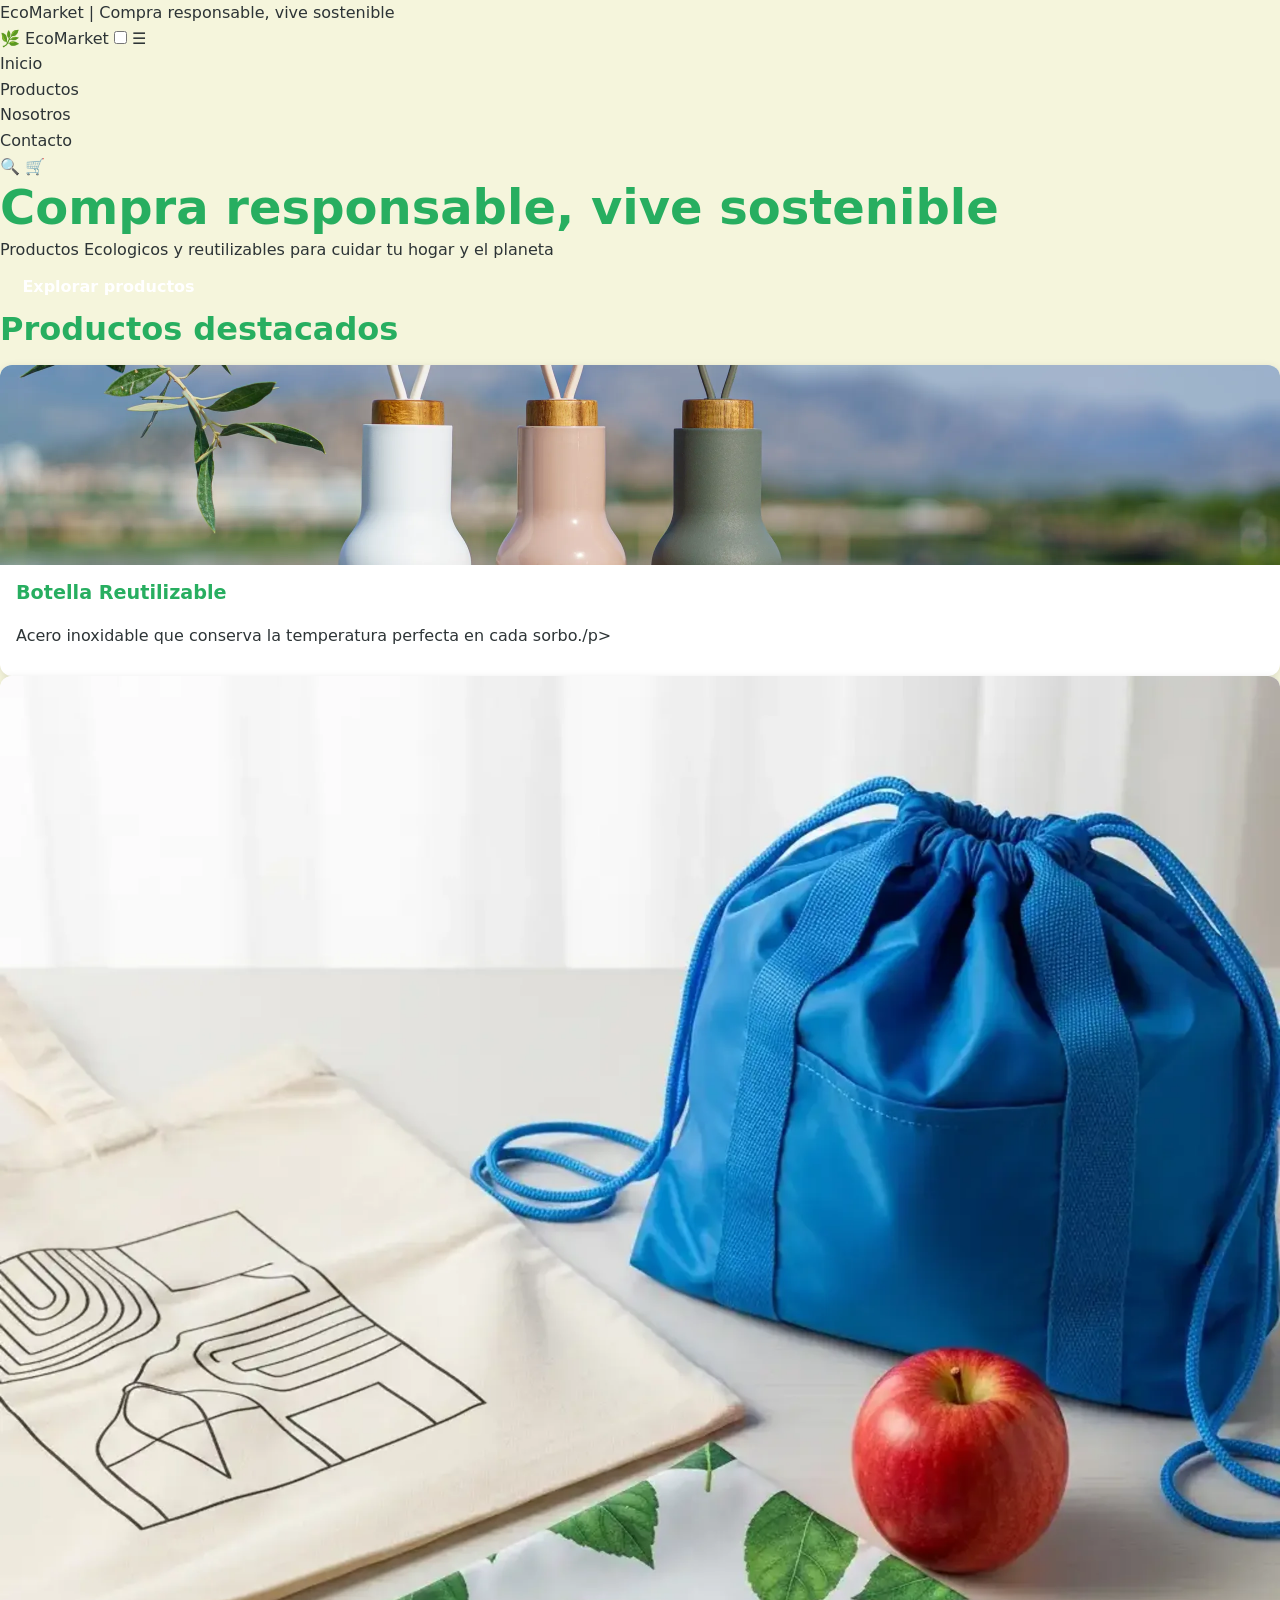
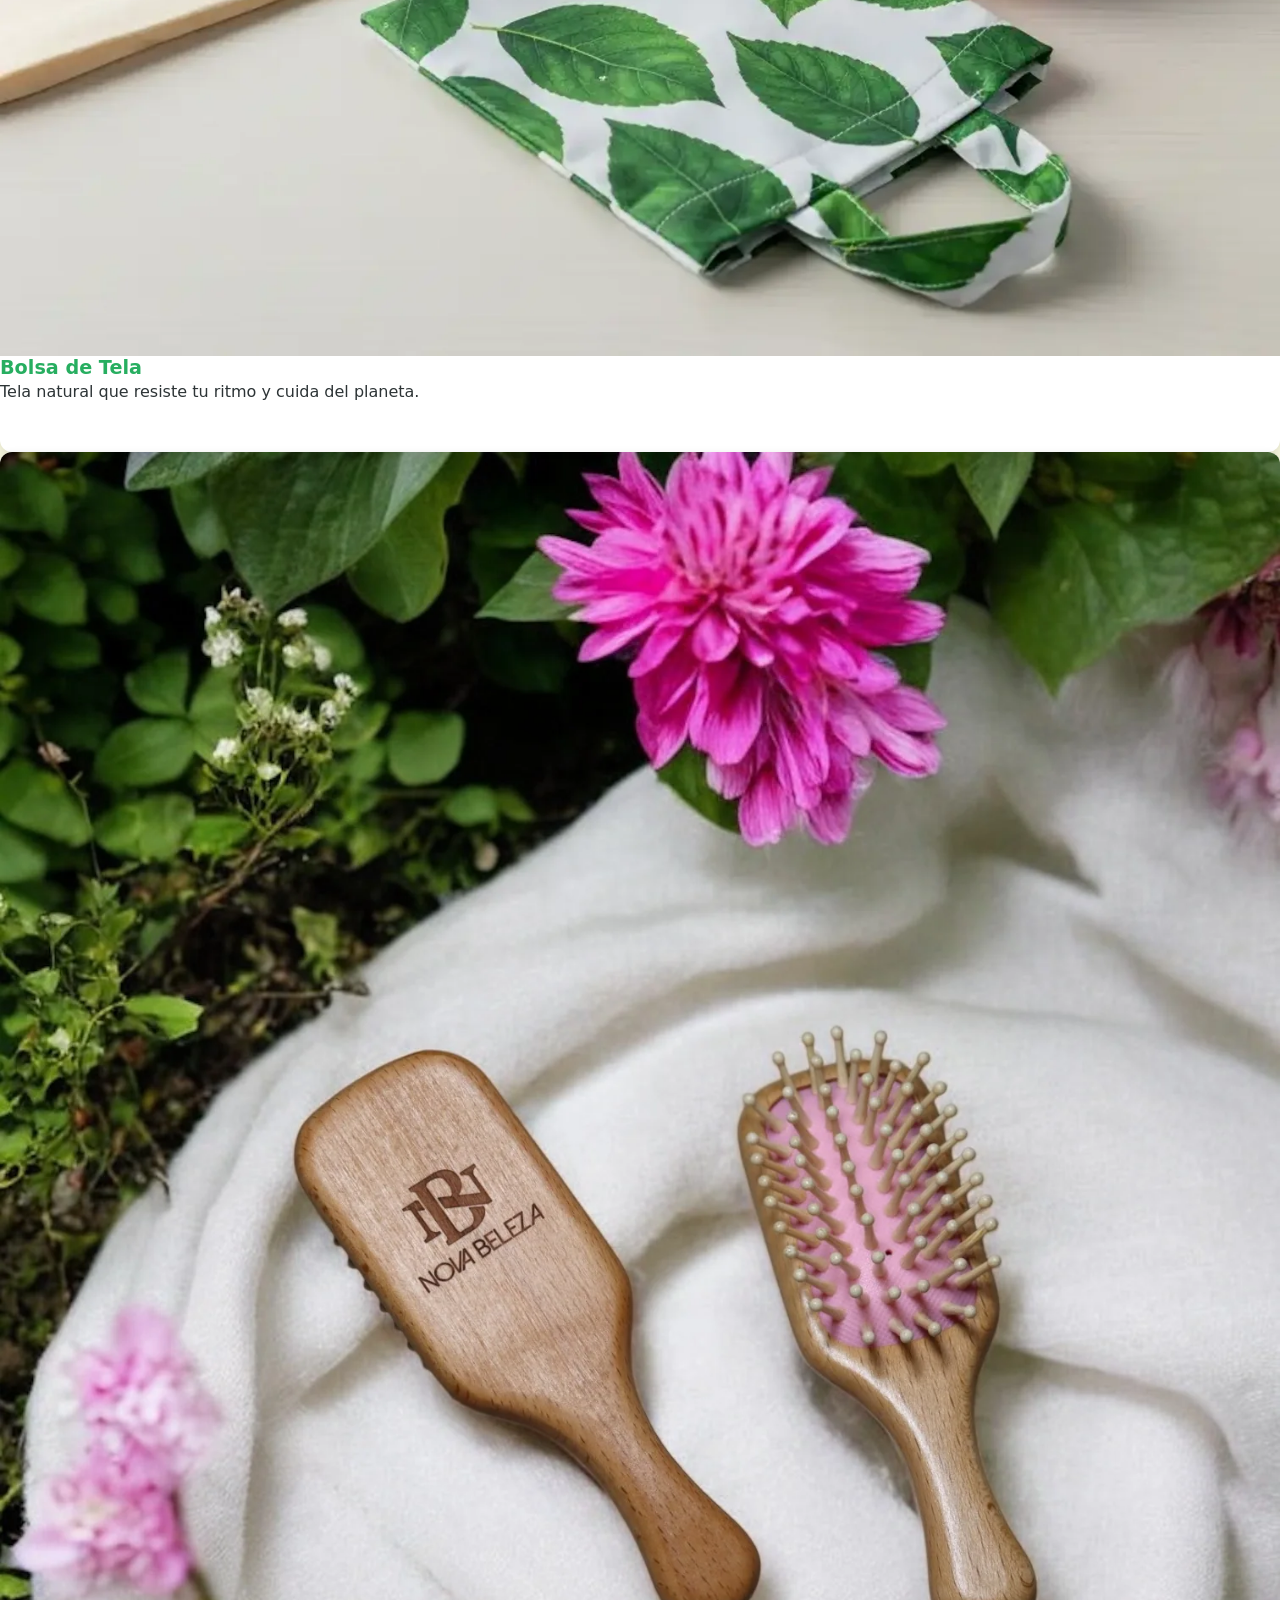
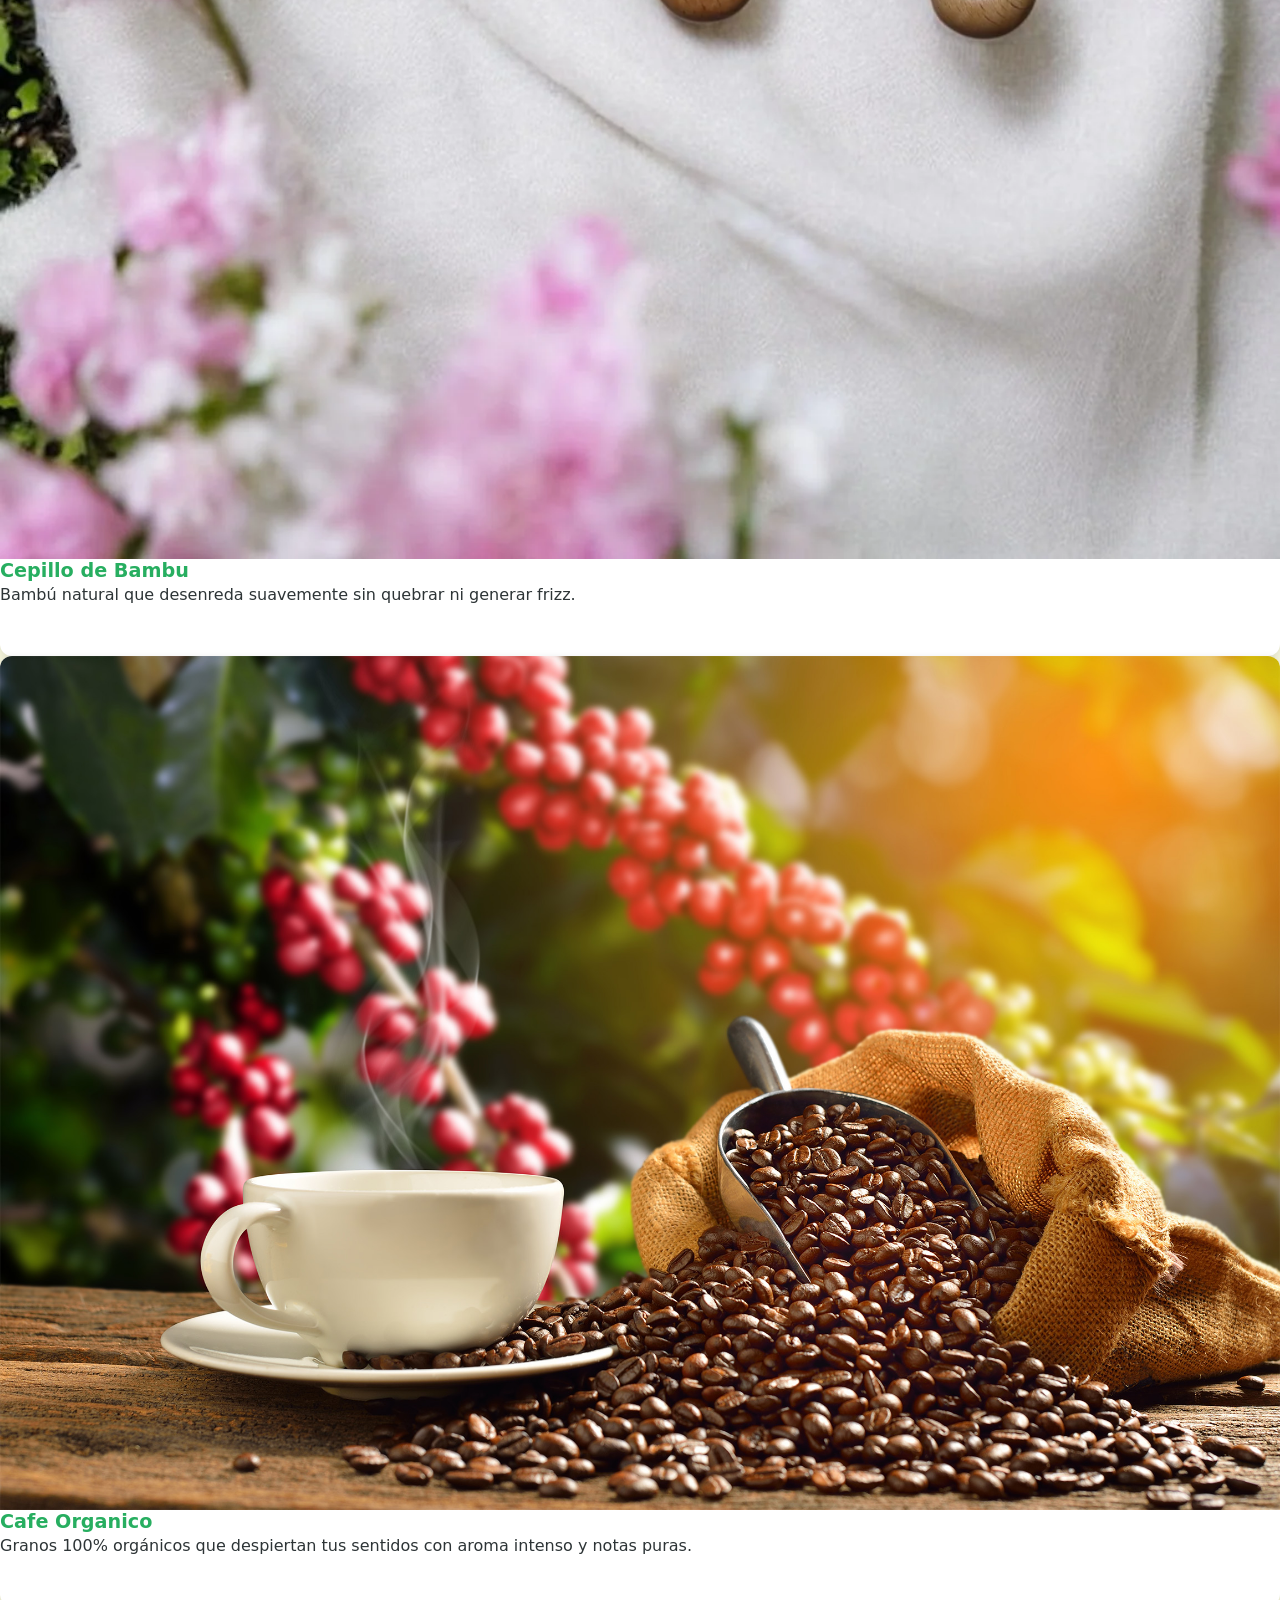
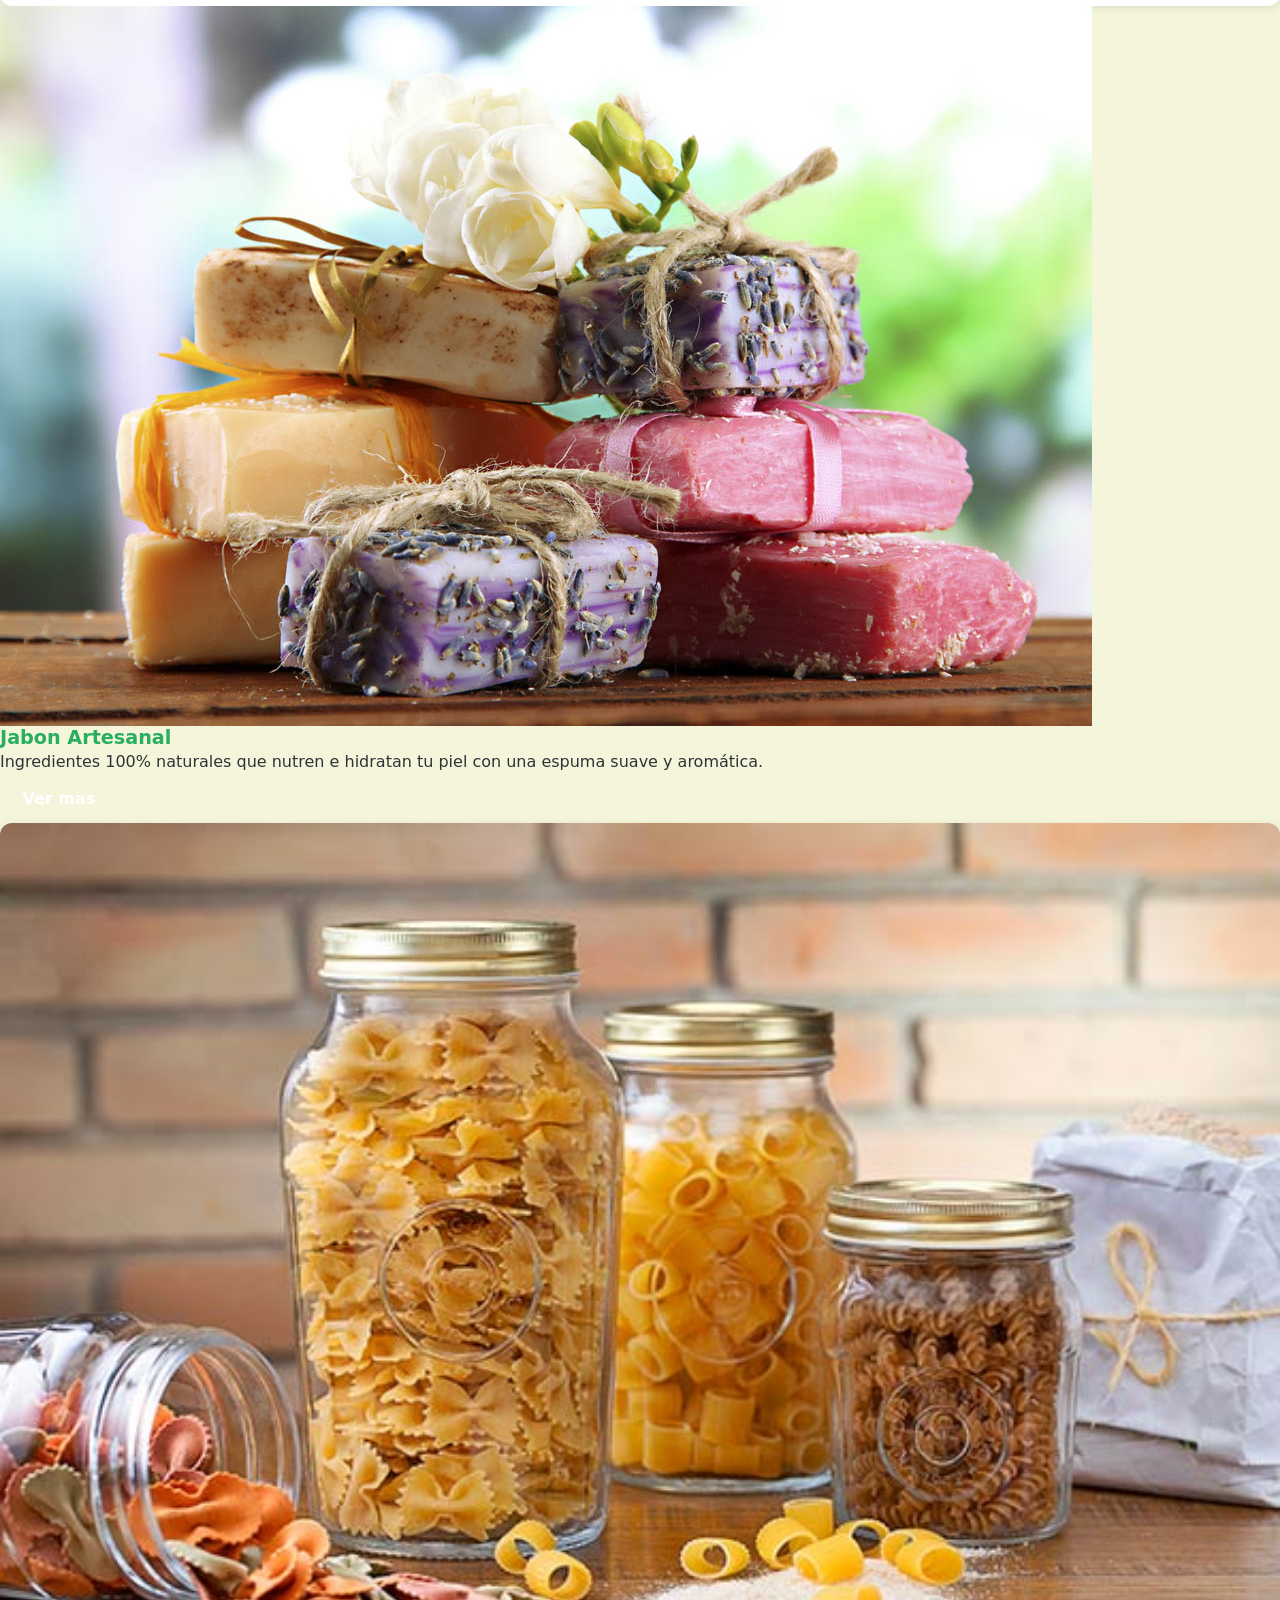
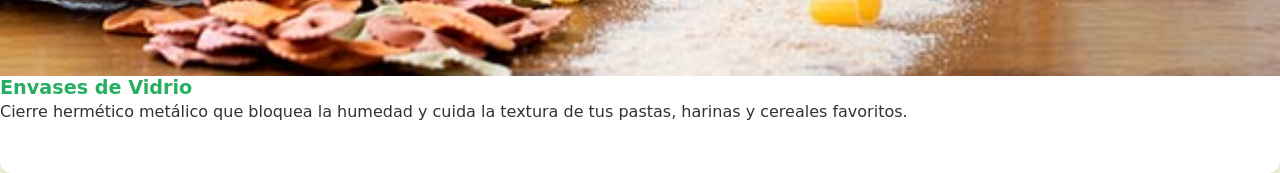
==== index.html @ 187bc13f "feat: :art: Se creo la section de los productos destacados" ====
<!DOCTYPE html>
<html lang="es">
<head>
    <meta charset="UTF-8">
    <meta name="viewport" content="width=device-width, initial-scale=1.0">
    <meta name="description" content="EcoMarket: tienda en línea de productos ecológicos y sustentables."
    <title>EcoMarket | Compra responsable, vive sostenible</title>
    <link rel="stylesheet" href="css/main.css">
    <link rel="stylesheet" href="css/layout.css">
    <link rel="stylesheet" href="css/components.css">
    <link rel="stylesheet" href="css/animations.css">
</head>
<body>
    <header class="header">
        <div class="header__inner">
            <a href="index.html" class="logo"> 🌿 EcoMarket</a>

            <!--Menu movil sin JS: checkbox hack-->
            <input type="checkbox" id="menu-toggle" class="menu-toggle">
            <label for="menu-toggle" class="menu-btn" aria-label="Abrir menu">☰</label>

            <nav class="nav" aria-label="Navegacion Principal">
                <ul>
                    <li><a href="index.html" class="active">Inicio</a></li>
                    <li><a href="views/productos.html">Productos</a></li>
                    <li><a href="views/sobre-nosotros.html">Nosotros</a></li>
                    <li><a href="views/contacto.html">Contacto</a></li>
                </ul>
            </nav>

            <div class="header__acciones">
                <a href="#" aria-label="Buscar">🔍</a>
                <a href="#" aria-label="Carrito">🛒</a>
            </div>
        </div>
    </header>

<main>
    <section class="hero">
        <div class="hero__contenido">
            <h1>Compra responsable, vive sostenible</h1>
            <p>Productos Ecologicos y reutilizables para cuidar tu hogar y el planeta</p>
            <a href="views/productos.html" class="btn">Explorar productos</a>
        </div>
    </section>

    <section class="destacados">
        <h2>Productos destacados</h2>
        <div class="grid-destacados">

            <article class="card card--hover">
                <img class="card__img" src="img/products/producto-1.webp" alt="Botella reutilizable de acero">
                <div class="card__body">
                    <h3>Botella Reutilizable</h3>
                    <p>Acero inoxidable que conserva la temperatura perfecta en cada sorbo./p>
                    <a href="views/productos.html" class="btn">Ver mas</a>
                </div>
            </article>

            <article class="card card--hover">
                <img class="card_img" src="img/products/producto-2.webp" alt="Bolsa de Tela">
                <div class="card_body">
                    <h3>Bolsa de Tela</h3>
                    <p>Tela natural que resiste tu ritmo y cuida del planeta.</p>
                    <a href="views/productos.html" class="btn">Ver mas</a>
                </div>
            </article>

            <article class="card card--hover">
                <img class="card_img" src="img/products/producto-3.webp" alt="Cepillo de Bambu">
                <div class="card_body">
                    <h3>Cepillo de Bambu</h3>
                    <p>Bambú natural que desenreda suavemente sin quebrar ni generar frizz.</p>
                    <a href="views/productos.html" class="btn">Ver mas</a>
                </div>
            </article>

            <article class="card card--hover">
                <img class="card_img" src="img/products/producto-4.jpg" alt="Cafe Organico">
                <div class="card_body">
                    <h3>Cafe  Organico</h3>
                    <p>Granos 100% orgánicos que despiertan tus sentidos con aroma intenso y notas puras.</p>
                    <a href="views/productos.html" class="btn">Ver mas</a>
                </div>
            </article>

            <article class="card--hover">
                <img class="card_img" src="img/products/producto-5.jpg" alt="Jabon Artesanal">
                <div class="card_body">
                    <h3>Jabon Artesanal</h3>
                    <p>Ingredientes 100% naturales que nutren e hidratan tu piel con una espuma suave y aromática.</p>
                    <a href="views/productos.html" class="btn">Ver mas</a>
                </div>
            </article>

            <article class="card card--hover">
                <img class="card_img" src="img/products/producto-6.jpg" alt="Envases de Vidrio">
                <div class="card_body">
                    <h3>Envases de Vidrio</h3>
                    <p>Cierre hermético metálico que bloquea la humedad y cuida la textura de tus pastas, harinas y cereales favoritos.</p>
                    <a href="views/productos.html" class="btn">Ver mas</a>
                </div>
            </article>
    </section>
</main>
</body>
</html>
---- css/main.css ----
/*--Variables--*/

:root {
  --verde-claro: #2ecc71;
  --verde-oscuro: #27ae60;
  --beige: #f5f5dc;
  --texto: #2d3436;
  --blanco: #ffffff;
  --gris: #636e72;
  --rojo: #e74c3c;
  --radio: 12px;
  --sombra: 0 2px 8px rgba(0, 0, 0, 0.1);
  --max-ancho: 1200px;
}

/*--Reset--*/

*, *::before, *::after {
    margin: 0;
    padding: 0;
    box-sizing: border-box;
}

html { scroll-behavior: smooth; }

body {
    font-family: system-ui; -apple-system, "Segoe UI", Roboto, sans-serif;
    font-size: 1rem;
    line-height: 1.6;
    color: var(--texto);
    background: var(--beige);
}

img { max-width: 100%; display: block; }
a { color: inherit; text-decoration: none; }
ul { list-style: none;}

/*-- Tipografia-- */

h1, h2, h3 { line-height: 1.2; color: var(--verde-oscuro); }
h1 { font-size: 2rem; }
h2 { font-size: 1.6rem; margin-bottom: 1rem;}
h3 { font-size: 1.2rem; }

@media (min-width: 1024px) {
    h1 { font-size: 3rem; }
    h2 { font-size: 2rem; }
}
---- css/components.css ----
/*--Botones--*/
.btn {
    display: inline-block;
    padding: 0.7rem 1.4rem;
    background: var(--verder-oscuro);
    color: var(--blanco);
    border: none;
    border-radius: var(--radio);
    font-size: 1rem;
    font-weight: 600;
    cursor: pointer;
    transition: background 0.3s, transform 0.2s;
}

.btn:hover { background: var(--verde-claro); transform: scale(1.03);}

.btn--outline {
    background: transparent;
    color: var(--verder-oscuro);
    border: 2px solid var(--verder-oscuro);
}

.btn--outline:hover { background: var(--verder-oscuro);}

/*--Tarjeta--*/

.card {
    background: var(--blanco);
    border-radius: var(--radio);
    box-shadow: var(--sombra);
    overflow: hidden;
    display: flex;
    flex-direction: column;
}

.card__img { width: 100%; height: 200px; object-fit: cover;}
.card__body { padding: 1rem; display: flex; flex-direction: column; gap: 0.5rem; flex: 1; }
.card__body .btn { margin-top: auto; text-align: center; }
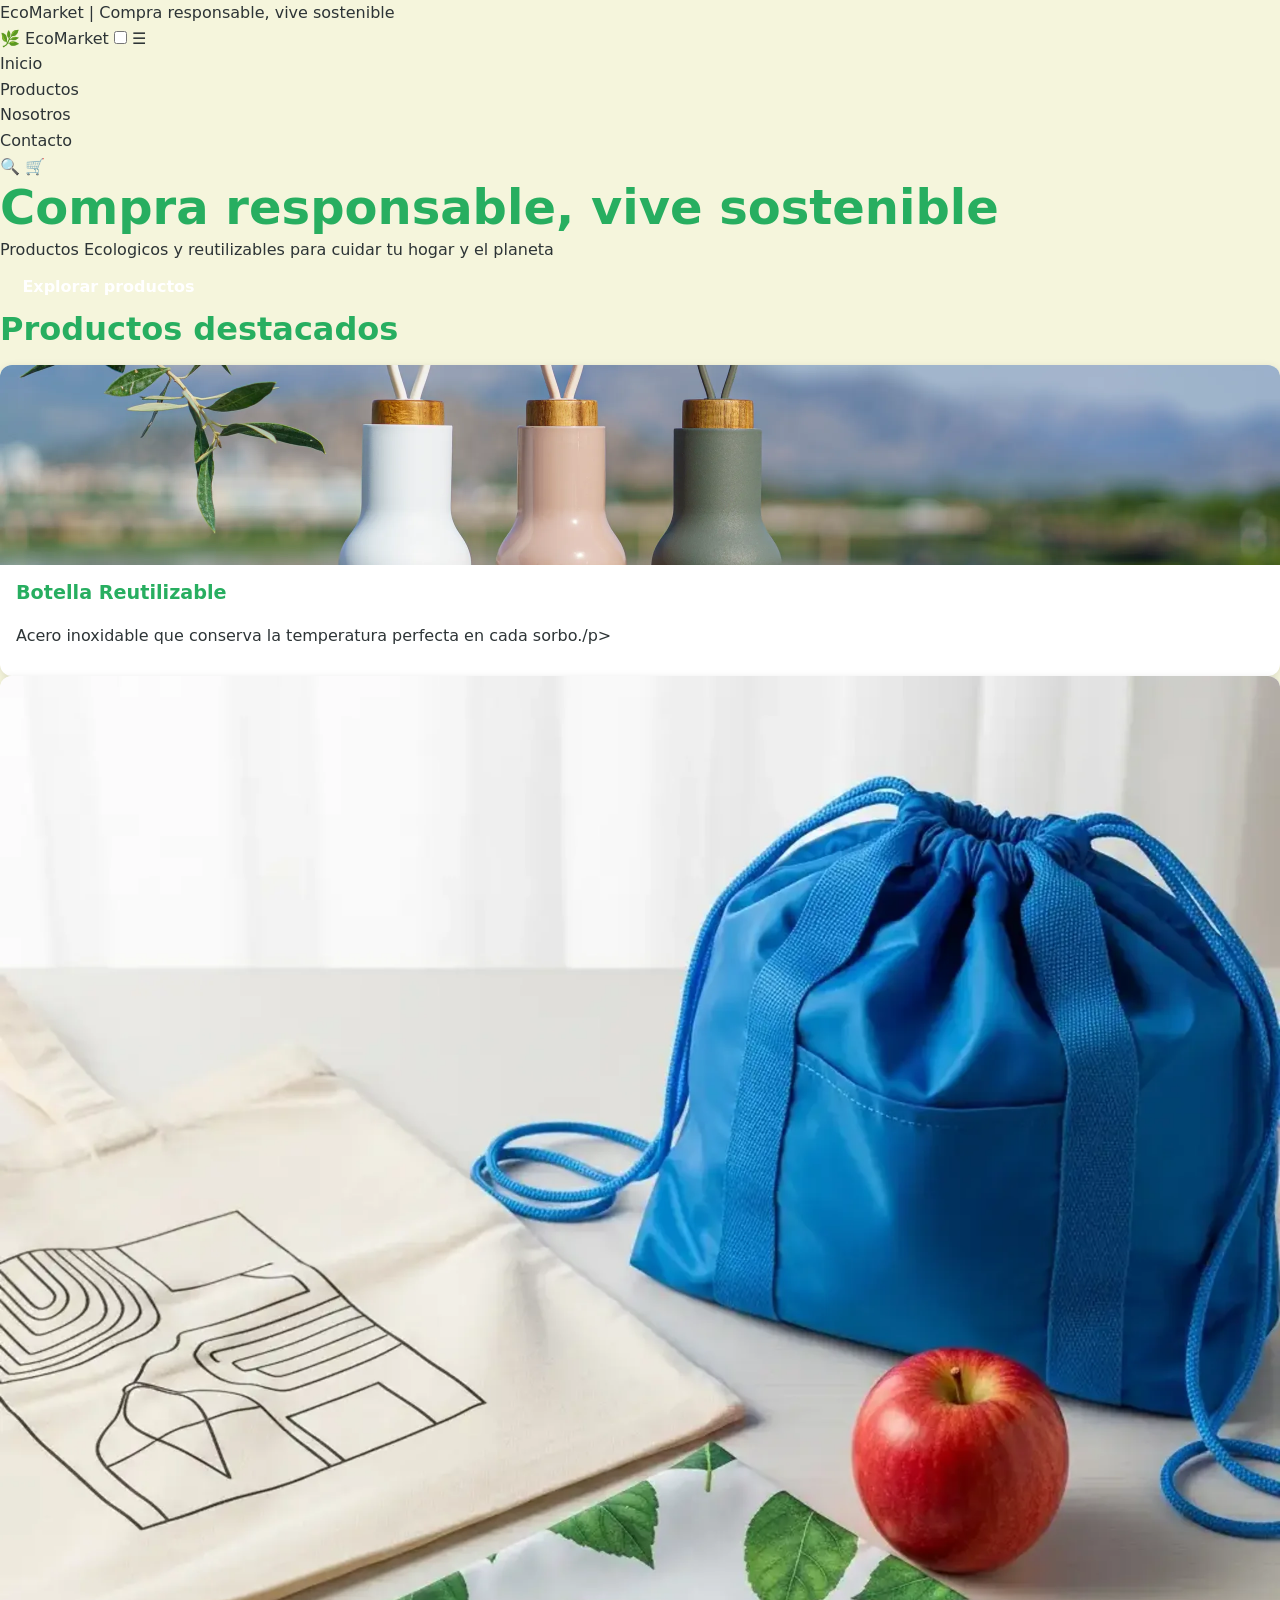
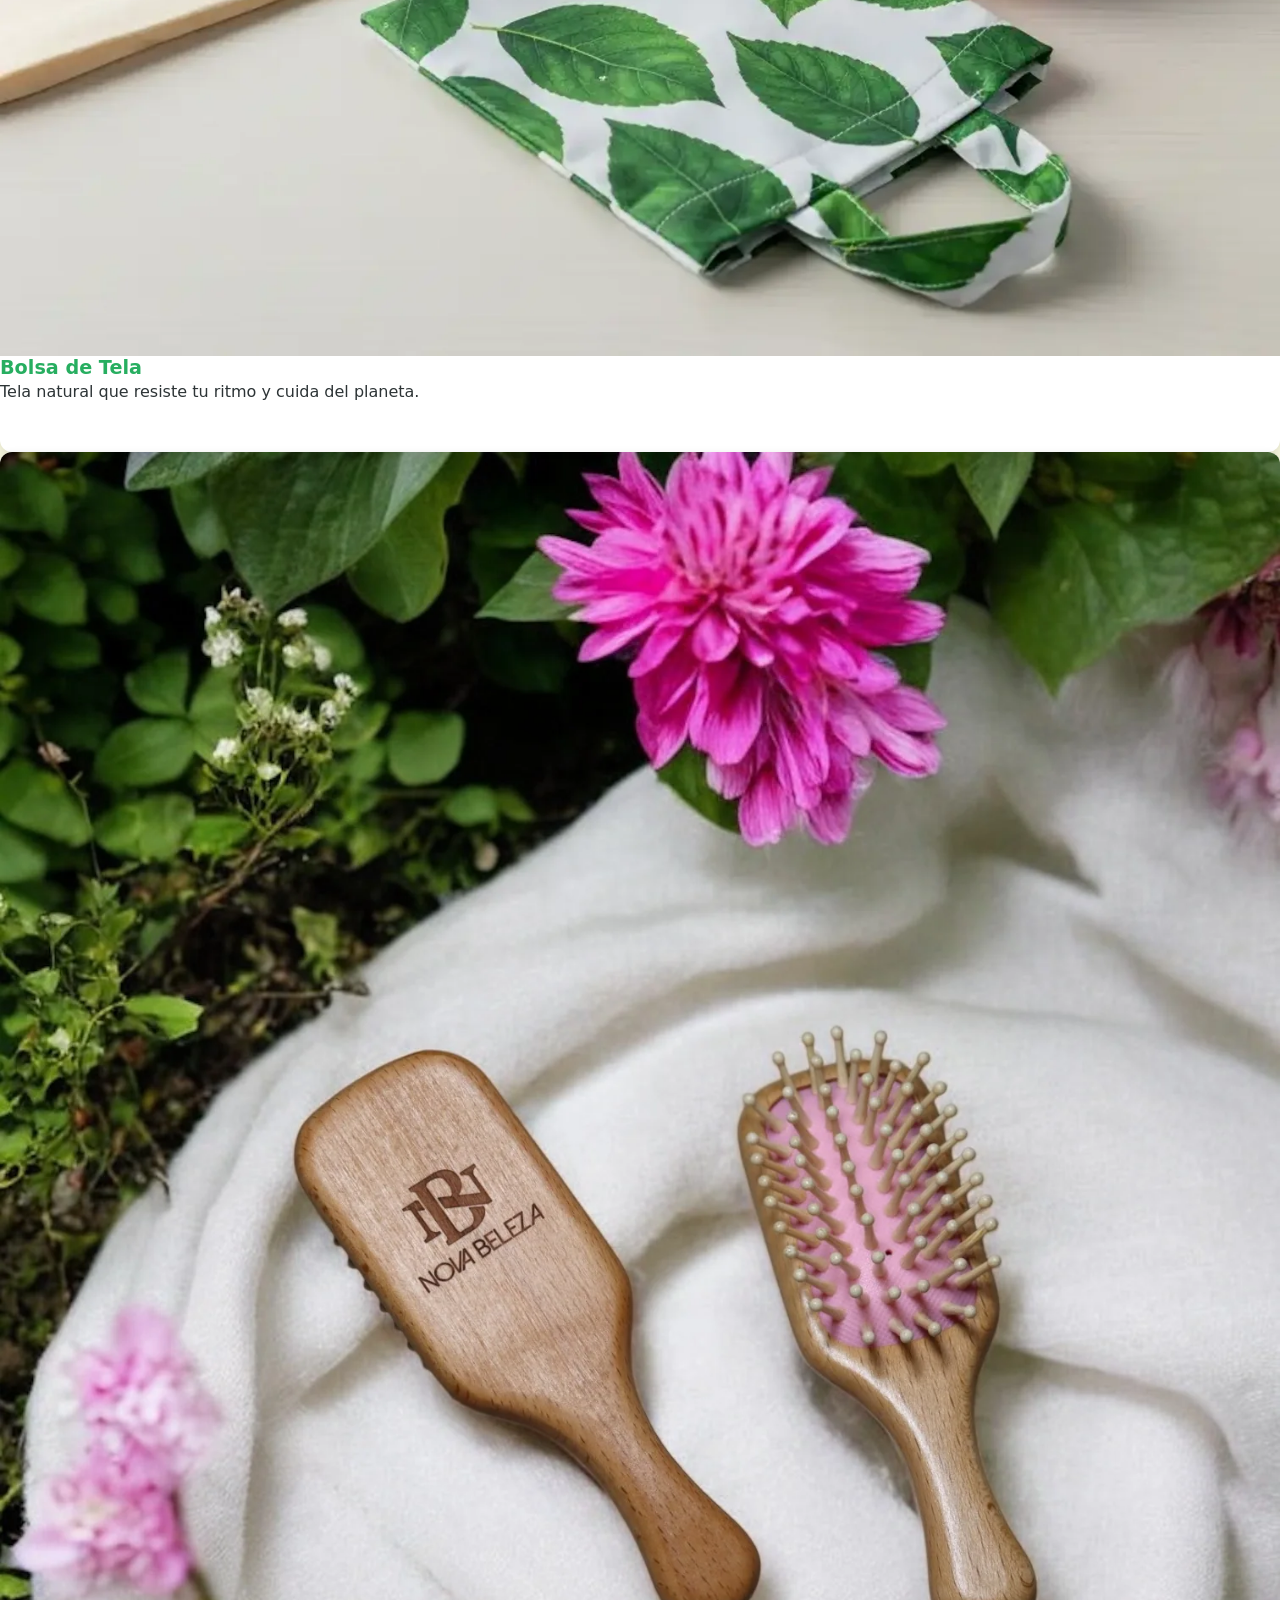
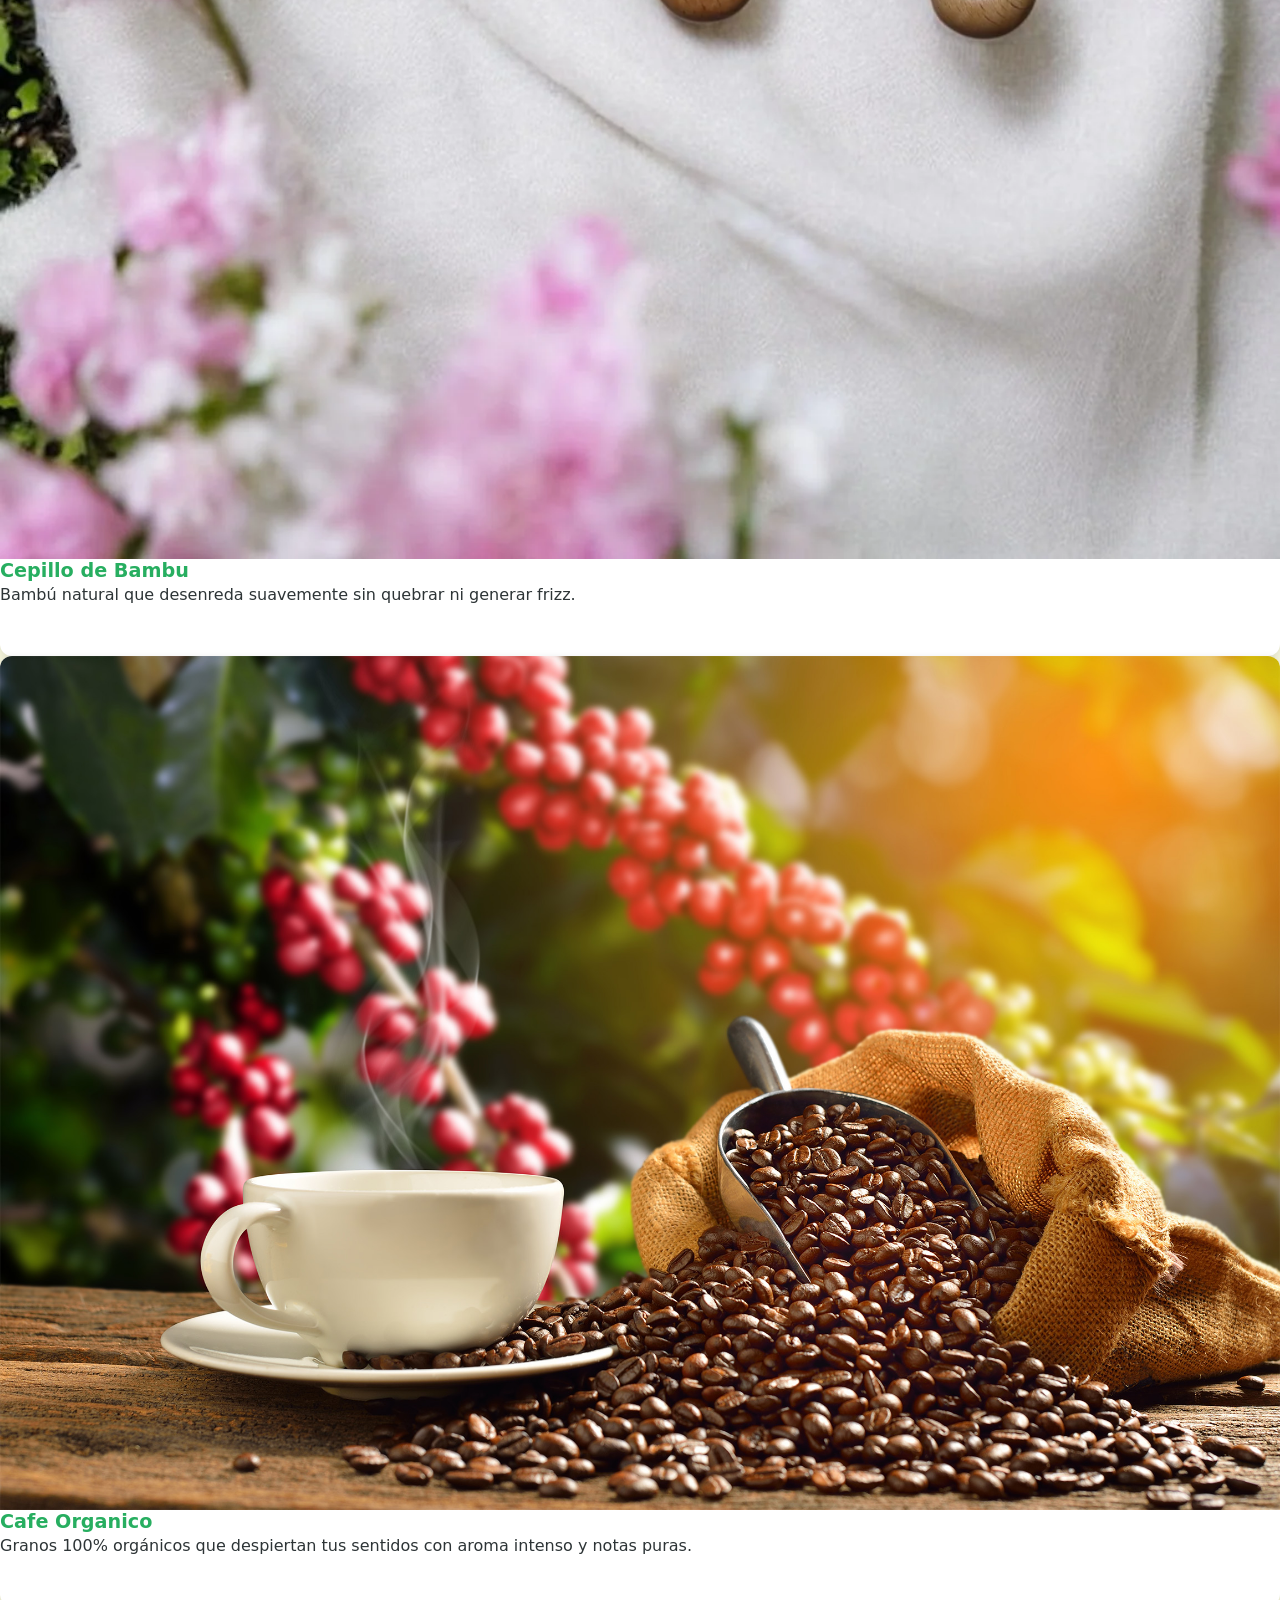
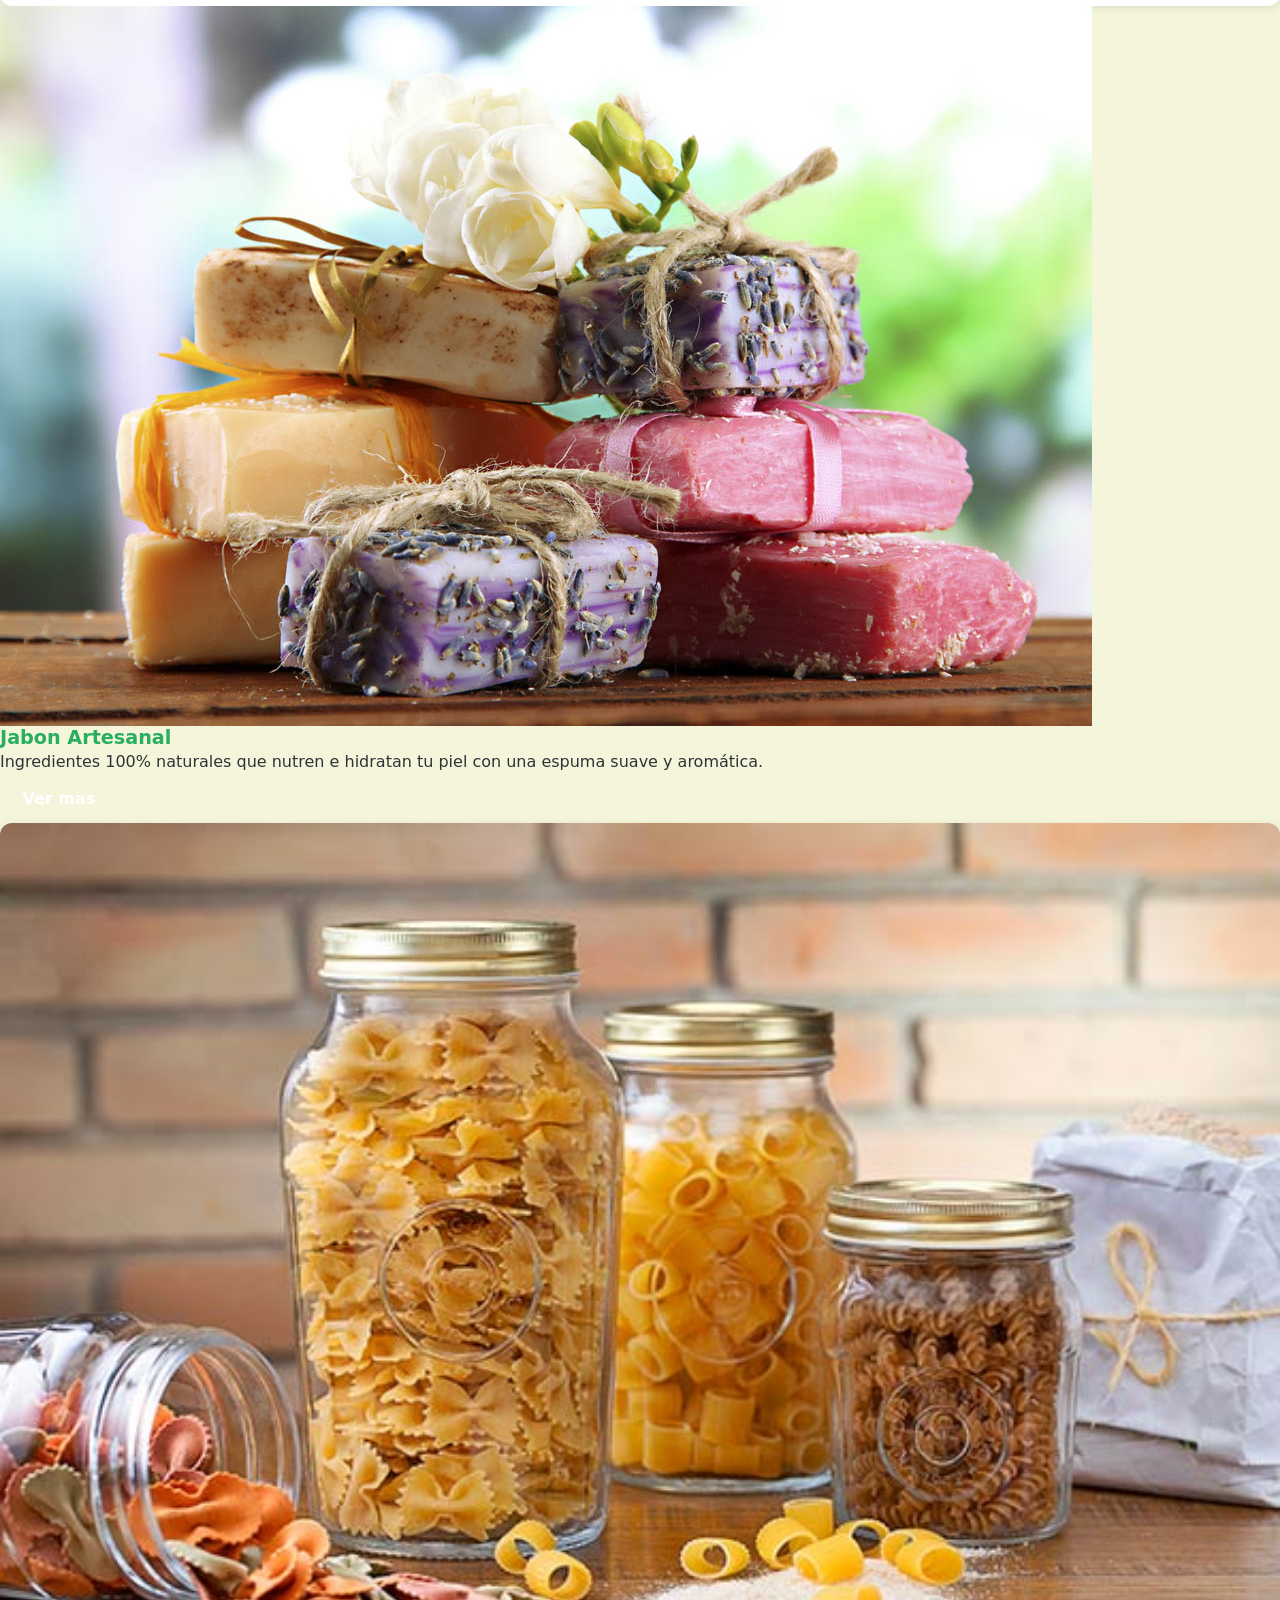
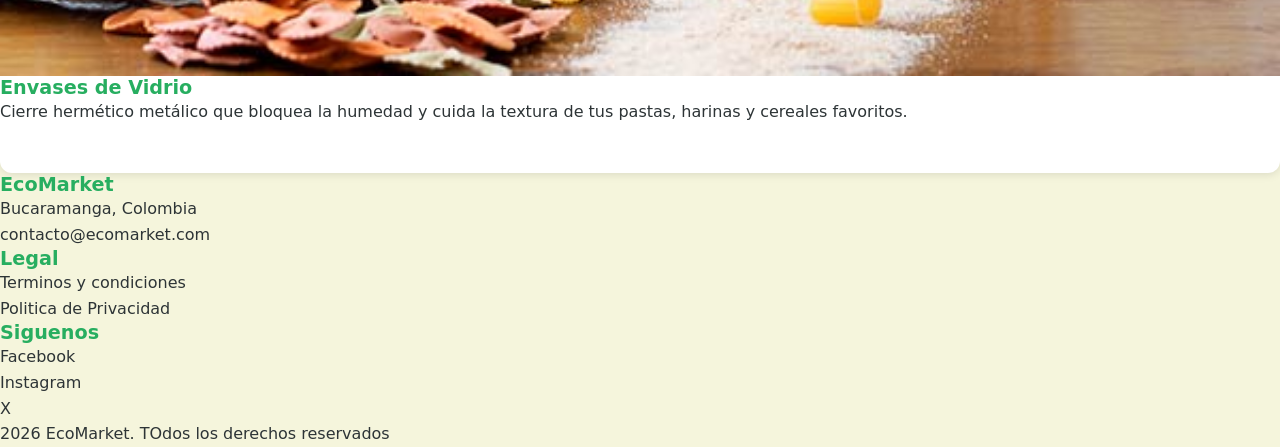
==== commit 98f63ac9: "feat: :art: SE agrego el footer con las redes sociales y de contacto" ====
--- a/index.html
+++ b/index.html
@@ -103,5 +103,33 @@
             </article>
     </section>
 </main>
+
+<footer class="footer">
+<div class="footer__inner">
+    <div>
+        <h3>EcoMarket</h3>
+        <p>Bucaramanga, Colombia</p>
+        <p>contacto@ecomarket.com</p>
+    </div>
+    <div>
+        <h3>Legal</h3>
+        <ul>
+            <li><a href="#">Terminos y condiciones</a></li>
+            <li><a href="#">Politica de Privacidad</a></li>
+        </ul>
+    </div>
+    <div>
+        <h3>Siguenos</h3>
+        <ul class="redes">
+            <li><a href="#">Facebook</a></li>
+            <li><a href="#">Instagram</a></li>
+            <li><a href="#">X</a></li>
+        </ul>
+    </div>
+</div>
+<p class="footer__copy"> 2026 EcoMarket. TOdos los derechos reservados</p>
+</footer>
+
+
 </body>
 </html>
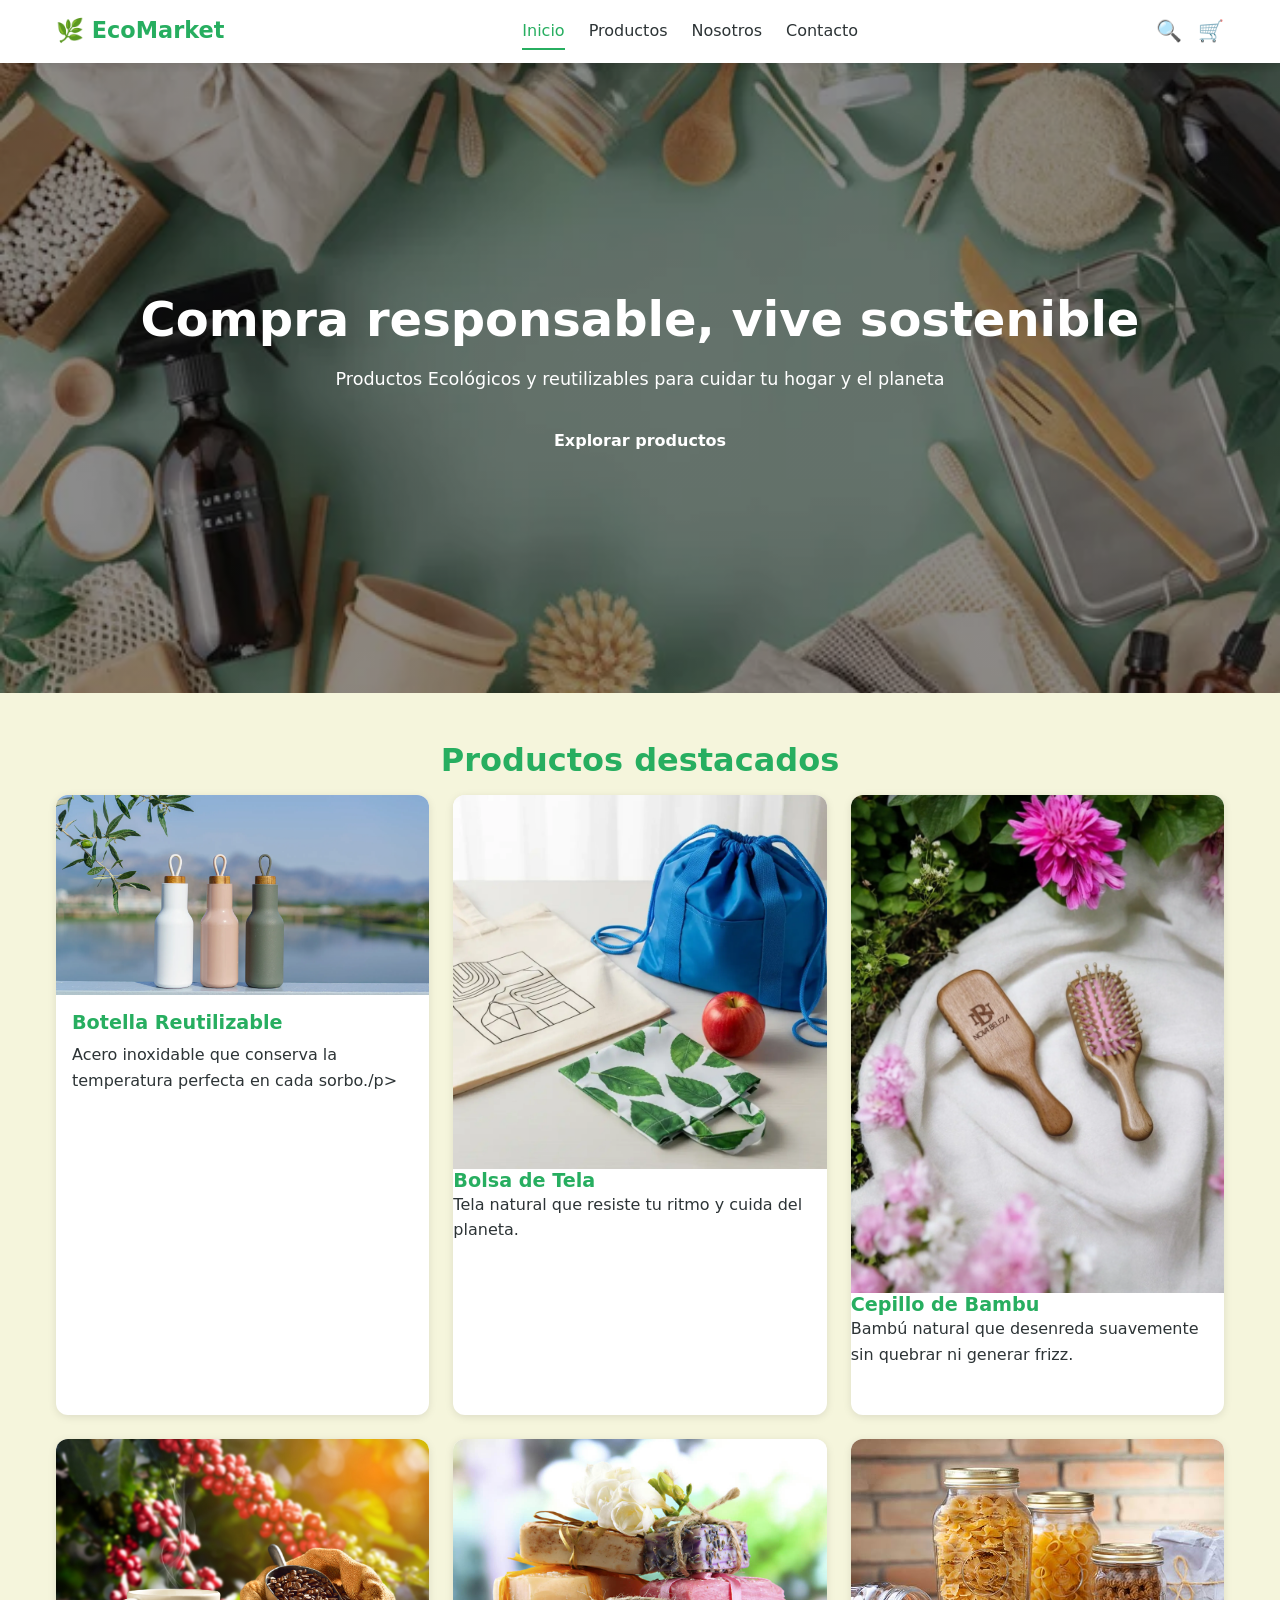
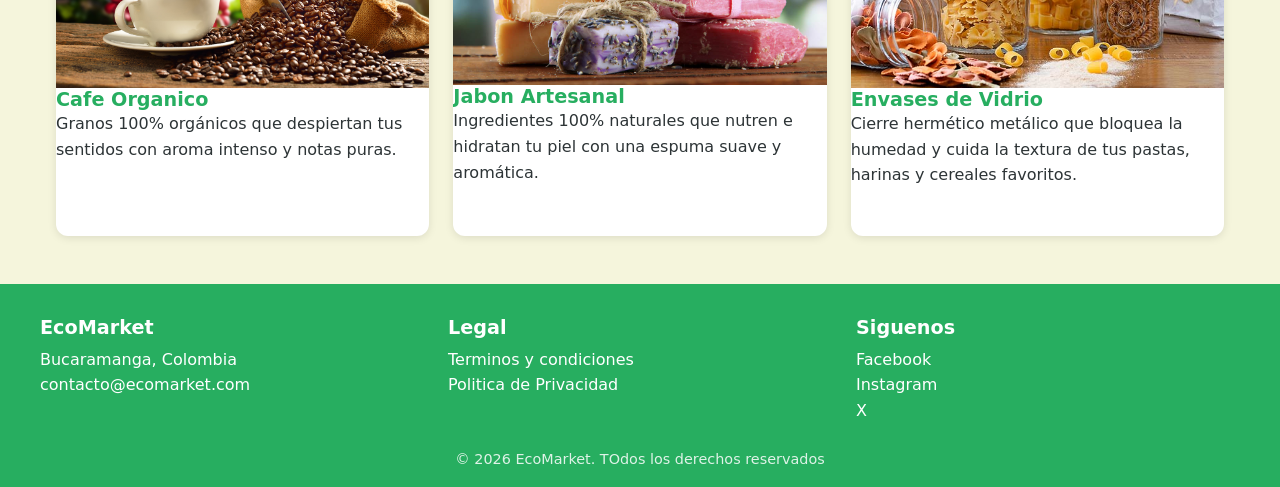
==== commit 2f92338a: "feat: :goal_net: Se dectaron algunos errores y se corrigieron" ====
--- a/index.html
+++ b/index.html
@@ -3,7 +3,7 @@
 <head>
     <meta charset="UTF-8">
     <meta name="viewport" content="width=device-width, initial-scale=1.0">
-    <meta name="description" content="EcoMarket: tienda en línea de productos ecológicos y sustentables."
+    <meta name="description" content="EcoMarket: tienda en línea de productos ecológicos y sustentables.">
     <title>EcoMarket | Compra responsable, vive sostenible</title>
     <link rel="stylesheet" href="css/main.css">
     <link rel="stylesheet" href="css/layout.css">
@@ -12,34 +12,30 @@
 </head>
 <body>
     <header class="header">
-        <div class="header__inner">
-            <a href="index.html" class="logo"> 🌿 EcoMarket</a>
+  <div class="header__inner">
+    <a href="index.html" class="logo">🌿 EcoMarket</a>
 
-            <!--Menu movil sin JS: checkbox hack-->
-            <input type="checkbox" id="menu-toggle" class="menu-toggle">
-            <label for="menu-toggle" class="menu-btn" aria-label="Abrir menu">☰</label>
+    <nav class="nav" aria-label="Navegación principal">
+      <ul>
+        <li><a href="index.html" class="active">Inicio</a></li>
+        <li><a href="views/productos.html">Productos</a></li>
+        <li><a href="views/sobre-nosotros.html">Nosotros</a></li>
+        <li><a href="views/contacto.html">Contacto</a></li>
+      </ul>
+    </nav>
 
-            <nav class="nav" aria-label="Navegacion Principal">
-                <ul>
-                    <li><a href="index.html" class="active">Inicio</a></li>
-                    <li><a href="views/productos.html">Productos</a></li>
-                    <li><a href="views/sobre-nosotros.html">Nosotros</a></li>
-                    <li><a href="views/contacto.html">Contacto</a></li>
-                </ul>
-            </nav>
-
-            <div class="header__acciones">
-                <a href="#" aria-label="Buscar">🔍</a>
-                <a href="#" aria-label="Carrito">🛒</a>
-            </div>
-        </div>
-    </header>
+    <div class="header__acciones">
+      <a href="#" aria-label="Buscar">🔍</a>
+      <a href="#" aria-label="Carrito">🛒</a>
+    </div>
+  </div>
+</header>
 
 <main>
     <section class="hero">
         <div class="hero__contenido">
             <h1>Compra responsable, vive sostenible</h1>
-            <p>Productos Ecologicos y reutilizables para cuidar tu hogar y el planeta</p>
+            <p>Productos Ecológicos y reutilizables para cuidar tu hogar y el planeta</p>
             <a href="views/productos.html" class="btn">Explorar productos</a>
         </div>
     </section>
@@ -53,7 +49,7 @@
                 <div class="card__body">
                     <h3>Botella Reutilizable</h3>
                     <p>Acero inoxidable que conserva la temperatura perfecta en cada sorbo./p>
-                    <a href="views/productos.html" class="btn">Ver mas</a>
+                    <a href="views/productos.html" class="btn">Ver más</a>
                 </div>
             </article>
 
@@ -62,7 +58,7 @@
                 <div class="card_body">
                     <h3>Bolsa de Tela</h3>
                     <p>Tela natural que resiste tu ritmo y cuida del planeta.</p>
-                    <a href="views/productos.html" class="btn">Ver mas</a>
+                    <a href="views/productos.html" class="btn">Ver más</a>
                 </div>
             </article>
 
@@ -71,7 +67,7 @@
                 <div class="card_body">
                     <h3>Cepillo de Bambu</h3>
                     <p>Bambú natural que desenreda suavemente sin quebrar ni generar frizz.</p>
-                    <a href="views/productos.html" class="btn">Ver mas</a>
+                    <a href="views/productos.html" class="btn">Ver más</a>
                 </div>
             </article>
 
@@ -80,16 +76,16 @@
                 <div class="card_body">
                     <h3>Cafe  Organico</h3>
                     <p>Granos 100% orgánicos que despiertan tus sentidos con aroma intenso y notas puras.</p>
-                    <a href="views/productos.html" class="btn">Ver mas</a>
+                    <a href="views/productos.html" class="btn">Ver más</a>
                 </div>
             </article>
 
-            <article class="card--hover">
+            <article class="card card--hover">
                 <img class="card_img" src="img/products/producto-5.jpg" alt="Jabon Artesanal">
                 <div class="card_body">
                     <h3>Jabon Artesanal</h3>
                     <p>Ingredientes 100% naturales que nutren e hidratan tu piel con una espuma suave y aromática.</p>
-                    <a href="views/productos.html" class="btn">Ver mas</a>
+                    <a href="views/productos.html" class="btn">Ver más</a>
                 </div>
             </article>
 
@@ -98,7 +94,7 @@
                 <div class="card_body">
                     <h3>Envases de Vidrio</h3>
                     <p>Cierre hermético metálico que bloquea la humedad y cuida la textura de tus pastas, harinas y cereales favoritos.</p>
-                    <a href="views/productos.html" class="btn">Ver mas</a>
+                    <a href="views/productos.html" class="btn">Ver más</a>
                 </div>
             </article>
     </section>
@@ -127,7 +123,7 @@
         </ul>
     </div>
 </div>
-<p class="footer__copy"> 2026 EcoMarket. TOdos los derechos reservados</p>
+<p class="footer__copy"> © 2026 EcoMarket. TOdos los derechos reservados</p>
 </footer>
 
 
--- a/css/layout.css
+++ b/css/layout.css
@@ -0,0 +1,144 @@
+/*--Header--*/
+.header {
+    background: var(--blanco);
+    box-shadow: var(--sombra);
+    position: sticky;
+    top: 0;
+    z-index: 100;
+}
+
+.header__inner {
+    max-width: var(--max-ancho);
+    margin: 0 auto;
+    padding: 0.8rem 1rem;
+    display: flex;
+    align-items: center;
+    justify-content: space-between;
+    flex-wrap: wrap;
+    gap: 0.5rem;
+}
+
+.logo {
+    font-size: 1.4rem;
+    font-weight: 700;
+    color: var(--verde-oscuro);
+}
+
+.header__acciones {
+    display: flex;
+    gap: 1rem;
+    font-size: 1.3rem;
+}
+
+/*--Menu: siempre visible, en una fila aparte en movil--*/
+.nav {
+    width: 100%;
+    order: 3;
+}
+
+.nav ul {
+    display: flex;
+    flex-wrap: wrap;
+    justify-content: center;
+    gap: 0.4rem 1.2rem;
+}
+
+.nav a {
+    display: block;
+    padding: 0.3rem 0;
+    font-weight: 500;
+    border-bottom: 2px solid transparent;
+    transition: color 0.3s, border-color 0.3s;
+}
+
+.nav a:hover,
+.nav a.active {
+    color: var(--verde-oscuro);
+    border-color: var(--verde-oscuro);
+}
+
+/*--Hero--*/
+.hero {
+    min-height: 70vh;
+    display: flex;
+    align-items: center;
+    justify-content: center;
+    text-align: center;
+    padding: 2rem 1rem;
+    background:
+        linear-gradient(rgba(0, 0, 0, 0.45), rgba(0, 0, 0, 0.45)),
+        url("../img/hero/hero.jpg") center / cover no-repeat;
+    color: var(--blanco);
+}
+
+.hero h1 {
+    color: var(--blanco);
+    margin-bottom: 1rem;
+}
+
+.hero p {
+    margin-bottom: 1.5rem;
+    font-size: 1.1rem;
+}
+
+/*--Destacados--*/
+.destacados {
+    max-width: var(--max-ancho);
+    margin: 0 auto;
+    padding: 3rem 1rem;
+}
+
+.destacados h2 {
+    text-align: center;
+}
+
+.grid-destacados {
+    display: grid;
+    grid-template-columns: 1fr;
+    gap: 1.5rem;
+}
+
+/*--Footer--*/
+.footer {
+    background: var(--verde-oscuro);
+    color: var(--blanco);
+    padding: 2rem 1rem 1rem;
+}
+
+.footer h3 {
+    color: var(--blanco);
+    margin-bottom: 0.5rem;
+}
+
+.footer__inner {
+    max-width: var(--max-ancho);
+    margin: 0 auto;
+    display: grid;
+    grid-template-columns: 1fr;
+    gap: 1.5rem;
+}
+
+.footer a:hover {
+    text-decoration: underline;
+}
+
+.footer__copy {
+    text-align: center;
+    margin-top: 1.5rem;
+    font-size: 0.9rem;
+    opacity: 0.85;
+}
+
+/*--Tablet--*/
+@media (min-width: 600px) {
+    .grid-destacados { grid-template-columns: repeat(2, 1fr); }
+    .footer__inner { grid-template-columns: repeat(3, 1fr); }
+}
+
+/*--Desktop--*/
+@media (min-width: 900px) {
+    .header__inner { flex-wrap: nowrap; }
+    .nav { width: auto; order: 0; }
+    .nav ul { flex-wrap: nowrap; gap: 1.5rem; }
+    .grid-destacados { grid-template-columns: repeat(3, 1fr); }
+}
--- a/css/animations.css
+++ b/css/animations.css
@@ -0,0 +1,19 @@
+/* Tarjeta que se eleva al pasar el mouse */
+.card--hover {
+  transition: transform 0.3s ease, box-shadow 0.3s ease;
+}
+
+.card--hover:hover {
+  transform: translateY(-8px);
+  box-shadow: 0 12px 24px rgba(0, 0, 0, 0.18);
+}
+
+/* Entrada del hero */
+@keyframes aparecer {
+  from { opacity: 0; transform: translateY(20px); }
+  to   { opacity: 1; transform: translateY(0); }
+}
+
+.hero__contenido {
+  animation: aparecer 0.8s ease-out;
+}
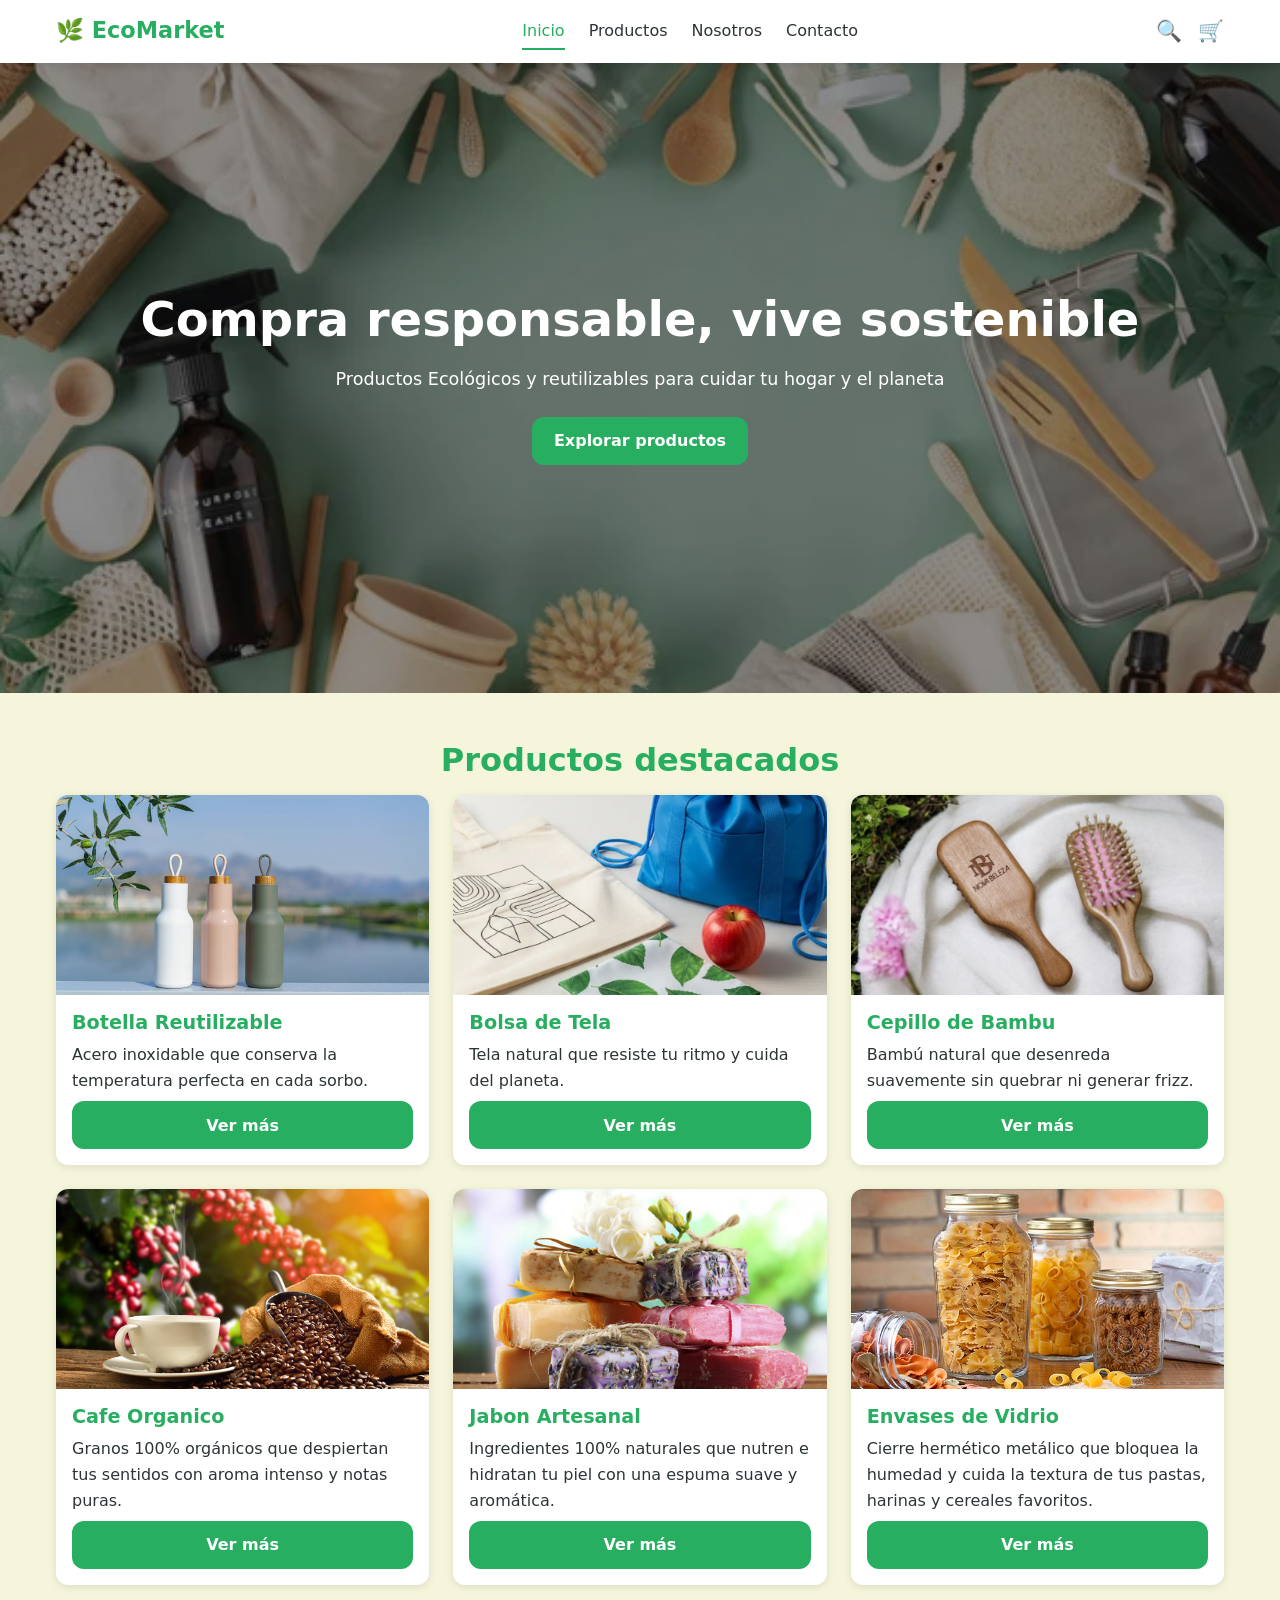
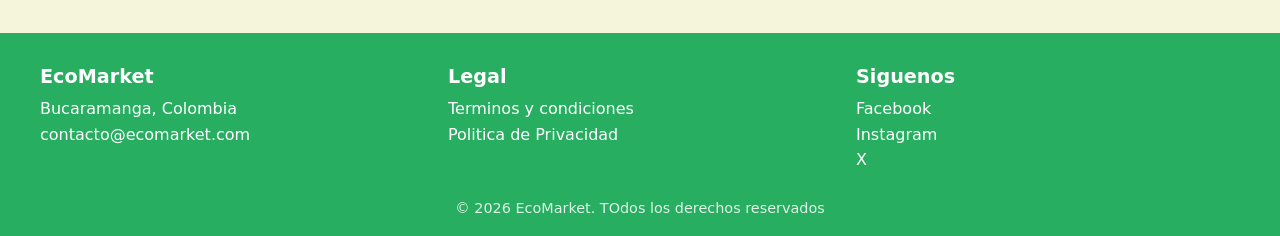
==== commit 824a696e: "feat: :goal_net: Se corrigen unos errores en el index, y components" ====
--- a/index.html
+++ b/index.html
@@ -48,14 +48,14 @@
                 <img class="card__img" src="img/products/producto-1.webp" alt="Botella reutilizable de acero">
                 <div class="card__body">
                     <h3>Botella Reutilizable</h3>
-                    <p>Acero inoxidable que conserva la temperatura perfecta en cada sorbo./p>
+                    <p>Acero inoxidable que conserva la temperatura perfecta en cada sorbo.</p>
                     <a href="views/productos.html" class="btn">Ver más</a>
                 </div>
             </article>
 
             <article class="card card--hover">
-                <img class="card_img" src="img/products/producto-2.webp" alt="Bolsa de Tela">
-                <div class="card_body">
+                <img class="card__img" src="img/products/producto-2.webp" alt="Bolsa de Tela">
+                <div class="card__body">
                     <h3>Bolsa de Tela</h3>
                     <p>Tela natural que resiste tu ritmo y cuida del planeta.</p>
                     <a href="views/productos.html" class="btn">Ver más</a>
@@ -63,8 +63,8 @@
             </article>
 
             <article class="card card--hover">
-                <img class="card_img" src="img/products/producto-3.webp" alt="Cepillo de Bambu">
-                <div class="card_body">
+                <img class="card__img" src="img/products/producto-3.webp" alt="Cepillo de Bambu">
+                <div class="card__body">
                     <h3>Cepillo de Bambu</h3>
                     <p>Bambú natural que desenreda suavemente sin quebrar ni generar frizz.</p>
                     <a href="views/productos.html" class="btn">Ver más</a>
@@ -72,8 +72,8 @@
             </article>
 
             <article class="card card--hover">
-                <img class="card_img" src="img/products/producto-4.jpg" alt="Cafe Organico">
-                <div class="card_body">
+                <img class="card__img" src="img/products/producto-4.jpg" alt="Cafe Organico">
+                <div class="card__body">
                     <h3>Cafe  Organico</h3>
                     <p>Granos 100% orgánicos que despiertan tus sentidos con aroma intenso y notas puras.</p>
                     <a href="views/productos.html" class="btn">Ver más</a>
@@ -81,8 +81,8 @@
             </article>
 
             <article class="card card--hover">
-                <img class="card_img" src="img/products/producto-5.jpg" alt="Jabon Artesanal">
-                <div class="card_body">
+                <img class="card__img" src="img/products/producto-5.jpg" alt="Jabon Artesanal">
+                <div class="card__body">
                     <h3>Jabon Artesanal</h3>
                     <p>Ingredientes 100% naturales que nutren e hidratan tu piel con una espuma suave y aromática.</p>
                     <a href="views/productos.html" class="btn">Ver más</a>
@@ -90,8 +90,8 @@
             </article>
 
             <article class="card card--hover">
-                <img class="card_img" src="img/products/producto-6.jpg" alt="Envases de Vidrio">
-                <div class="card_body">
+                <img class="card__img" src="img/products/producto-6.jpg" alt="Envases de Vidrio">
+                <div class="card__body">
                     <h3>Envases de Vidrio</h3>
                     <p>Cierre hermético metálico que bloquea la humedad y cuida la textura de tus pastas, harinas y cereales favoritos.</p>
                     <a href="views/productos.html" class="btn">Ver más</a>
--- a/css/components.css
+++ b/css/components.css
@@ -2,7 +2,7 @@
 .btn {
     display: inline-block;
     padding: 0.7rem 1.4rem;
-    background: var(--verder-oscuro);
+    background: var(--verde-oscuro);
     color: var(--blanco);
     border: none;
     border-radius: var(--radio);
@@ -12,18 +12,23 @@
     transition: background 0.3s, transform 0.2s;
 }
 
-.btn:hover { background: var(--verde-claro); transform: scale(1.03);}
+.btn:hover {
+    background: var(--verde-claro);
+    transform: scale(1.03);
+}
 
 .btn--outline {
     background: transparent;
-    color: var(--verder-oscuro);
-    border: 2px solid var(--verder-oscuro);
+    color: var(--verde-oscuro);
+    border: 2px solid var(--verde-oscuro);
 }
 
-.btn--outline:hover { background: var(--verder-oscuro);}
+.btn--outline:hover {
+    background: var(--verde-oscuro);
+    color: var(--blanco);
+}
 
 /*--Tarjeta--*/
-
 .card {
     background: var(--blanco);
     border-radius: var(--radio);
@@ -33,6 +38,21 @@
     flex-direction: column;
 }
 
-.card__img { width: 100%; height: 200px; object-fit: cover;}
-.card__body { padding: 1rem; display: flex; flex-direction: column; gap: 0.5rem; flex: 1; }
-.card__body .btn { margin-top: auto; text-align: center; }
+.card__img {
+    width: 100%;
+    height: 200px;
+    object-fit: cover;
+}
+
+.card__body {
+    padding: 1rem;
+    display: flex;
+    flex-direction: column;
+    gap: 0.5rem;
+    flex: 1;
+}
+
+.card__body .btn {
+    margin-top: auto;
+    text-align: center;
+}
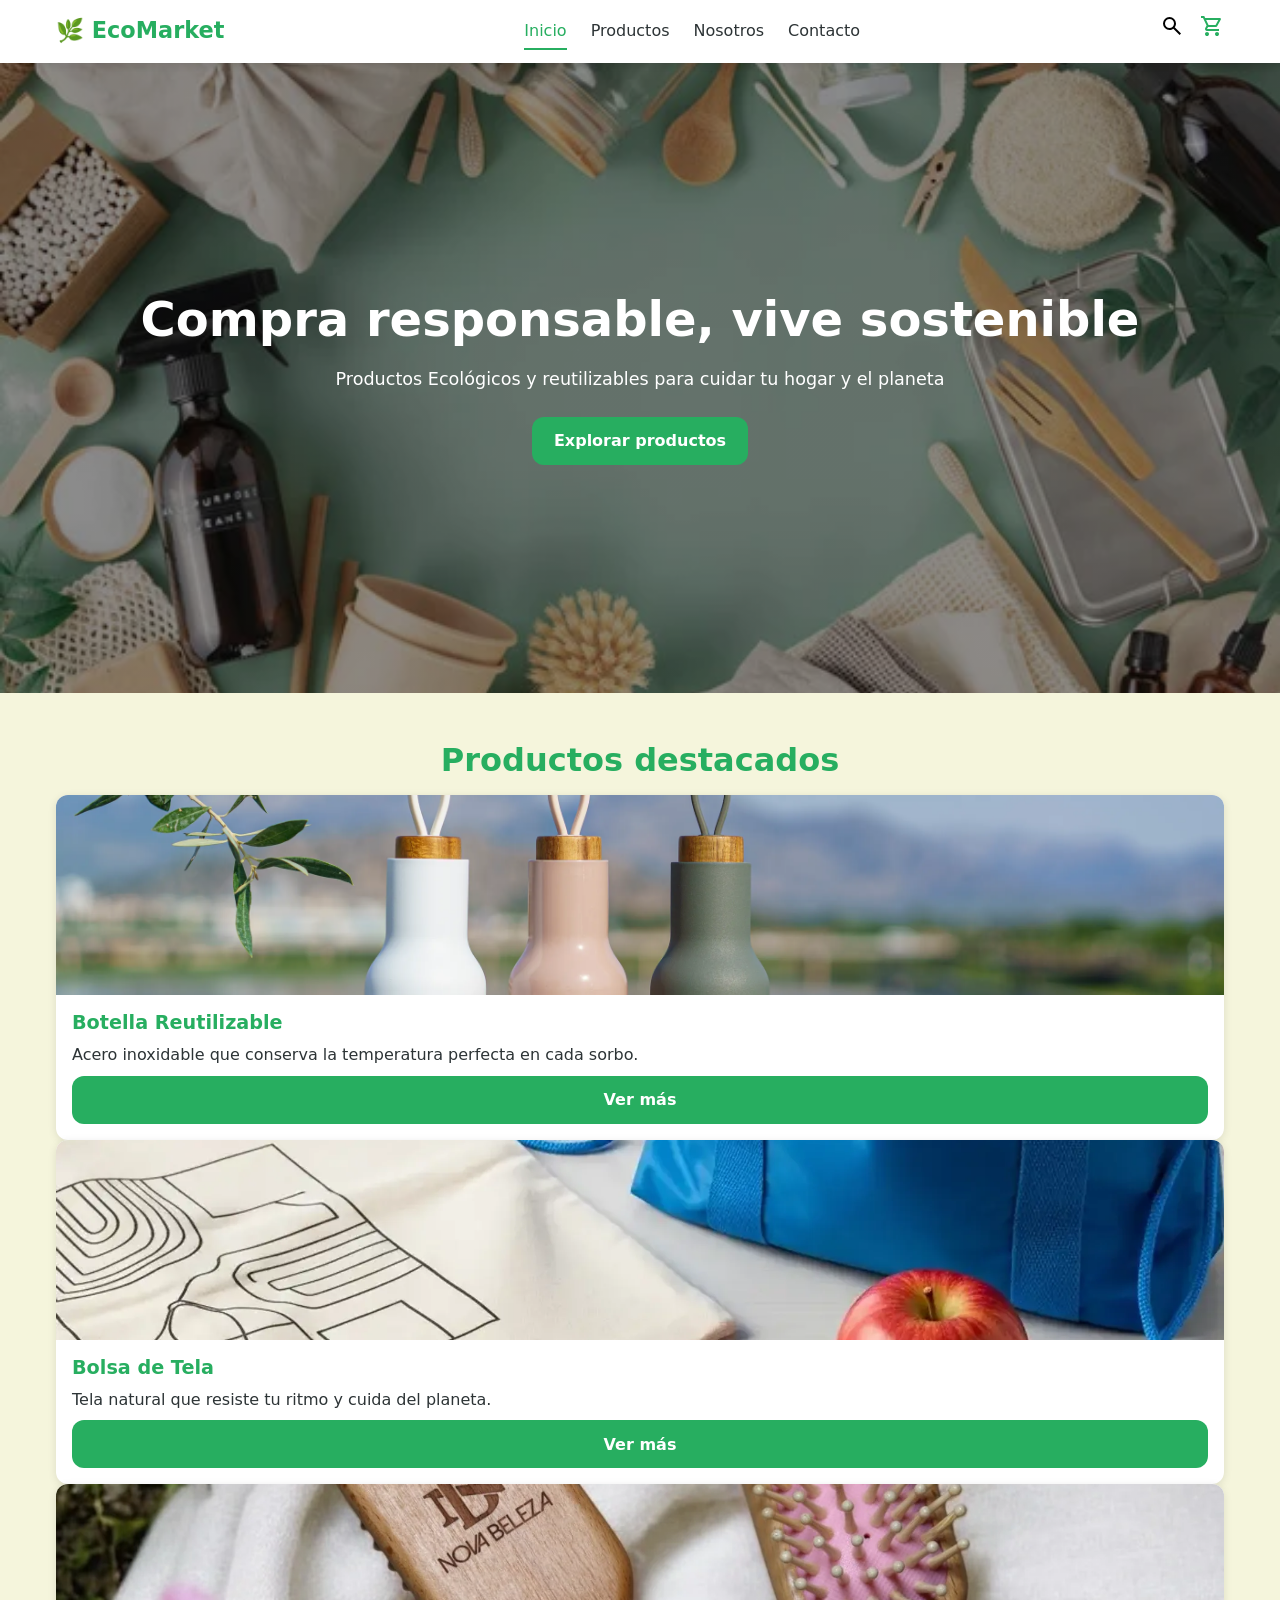
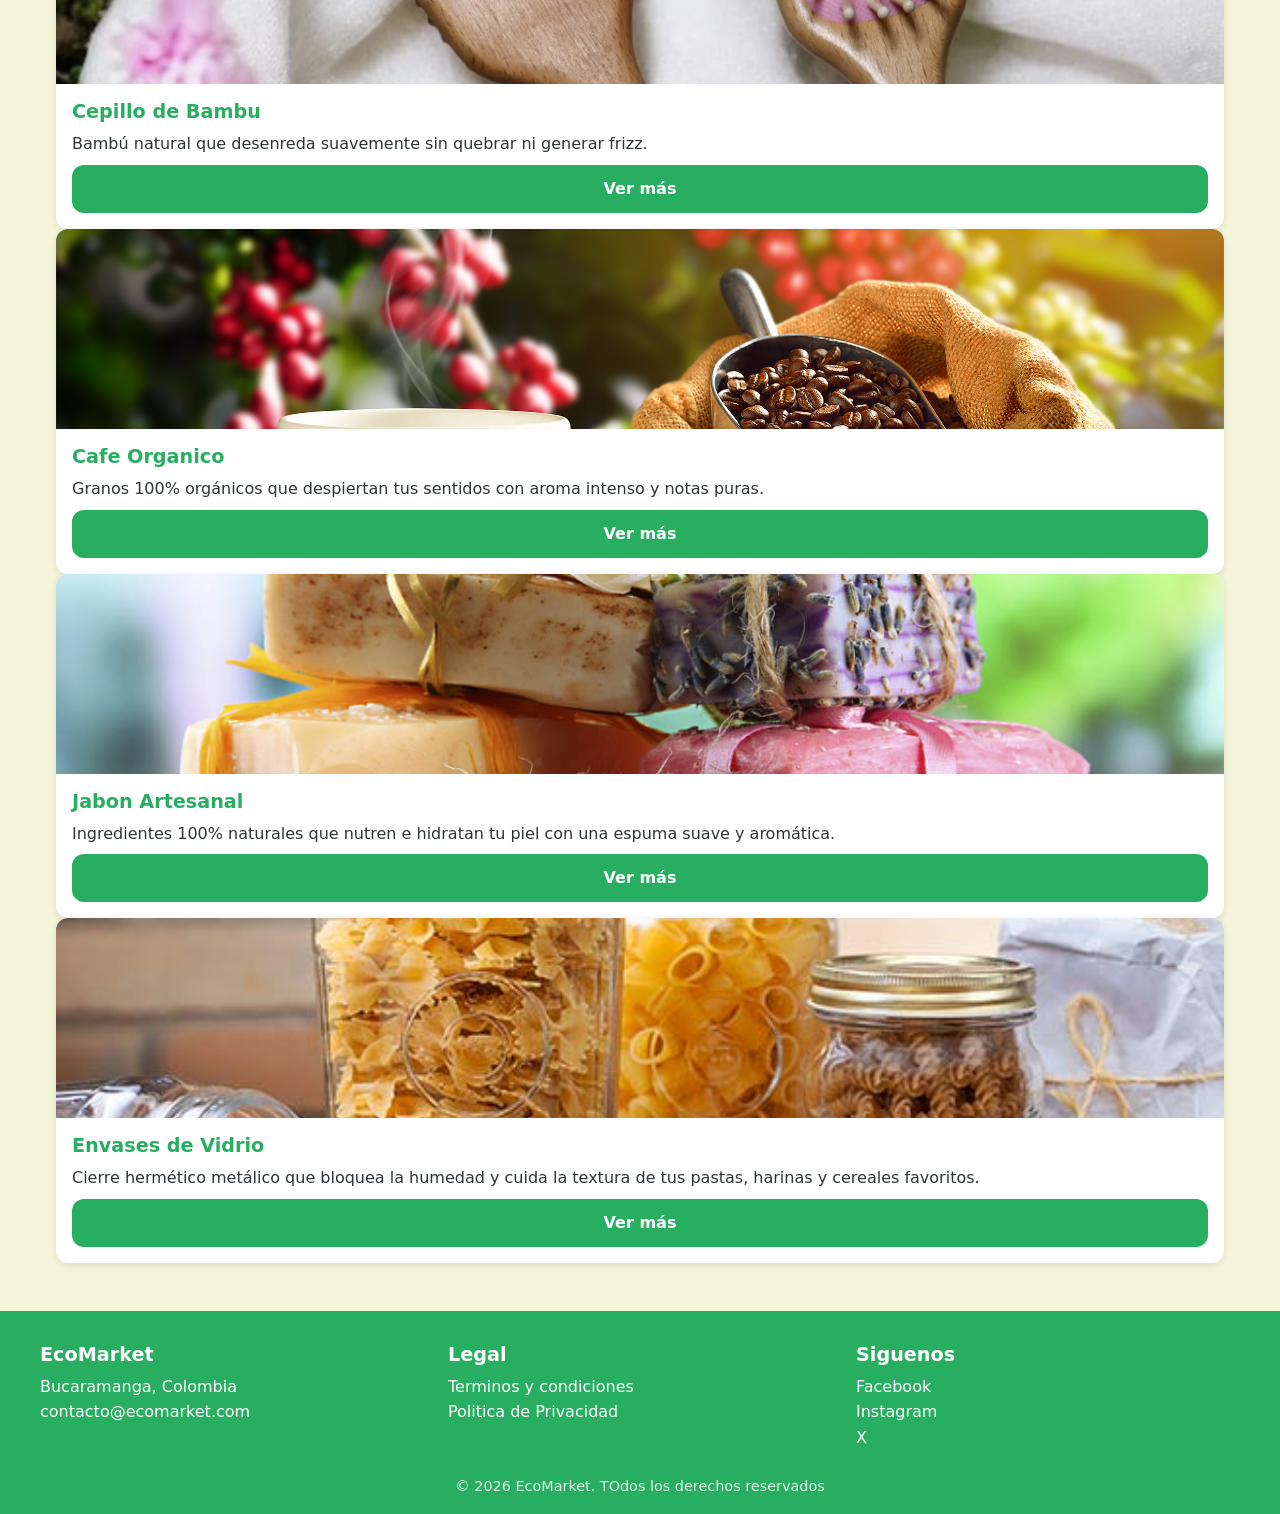
==== commit 02021c88: "feat: :goal_net: Se arreglan pequeños en el codigo" ====
--- a/index.html
+++ b/index.html
@@ -25,8 +25,8 @@
     </nav>
 
     <div class="header__acciones">
-      <a href="#" aria-label="Buscar">🔍</a>
-      <a href="#" aria-label="Carrito">🛒</a>
+      <a href="#" aria-label="Buscar"><svg xmlns="http://www.w3.org/2000/svg" height="24px" viewBox="0 -960 960 960" width="24px" fill="#currentColor"><path d="M784-120 532-372q-30 24-69 38t-83 14q-109 0-184.5-75.5T120-580q0-109 75.5-184.5T380-840q109 0 184.5 75.5T640-580q0 44-14 83t-38 69l252 252-56 56ZM380-400q75 0 127.5-52.5T560-580q0-75-52.5-127.5T380-760q-75 0-127.5 52.5T200-580q0 75 52.5 127.5T380-400Z"/></svg></a>
+      <a href="#" aria-label="Carrito"><svg xmlns="http://www.w3.org/2000/svg" height="24px" viewBox="0 -960 960 960" width="24px" fill="#27ae60"><path d="M223.5-103.5Q200-127 200-160t23.5-56.5Q247-240 280-240t56.5 23.5Q360-193 360-160t-23.5 56.5Q313-80 280-80t-56.5-23.5Zm400 0Q600-127 600-160t23.5-56.5Q647-240 680-240t56.5 23.5Q760-193 760-160t-23.5 56.5Q713-80 680-80t-56.5-23.5ZM246-720l96 200h280l110-200H246Zm-38-80h590q23 0 35 20.5t1 41.5L692-482q-11 20-29.5 31T622-440H324l-44 80h480v80H280q-45 0-68-39.5t-2-78.5l54-98-144-304H40v-80h130l38 80Zm134 280h280-280Z"/></svg></a>
     </div>
   </div>
 </header>
@@ -43,6 +43,7 @@
     <section class="destacados">
         <h2>Productos destacados</h2>
         <div class="grid-destacados">
+        </div>
 
             <article class="card card--hover">
                 <img class="card__img" src="img/products/producto-1.webp" alt="Botella reutilizable de acero">
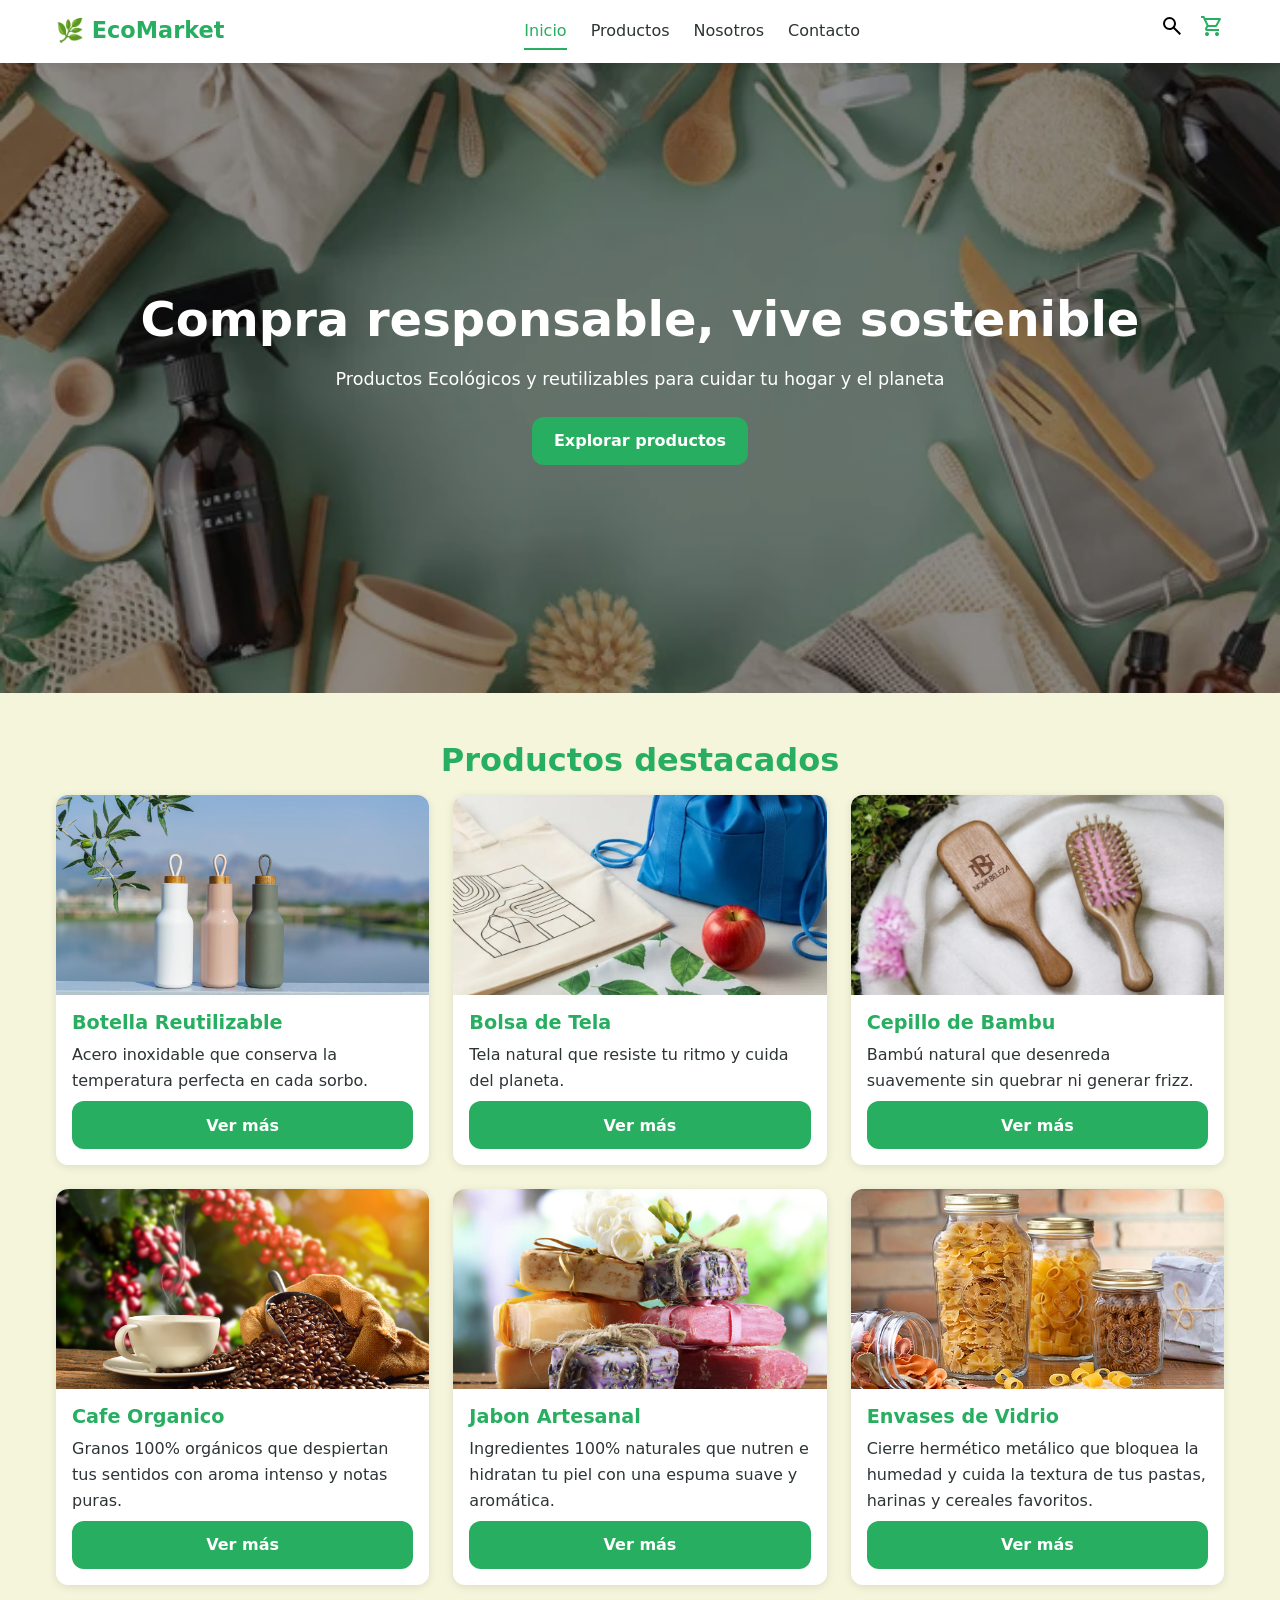
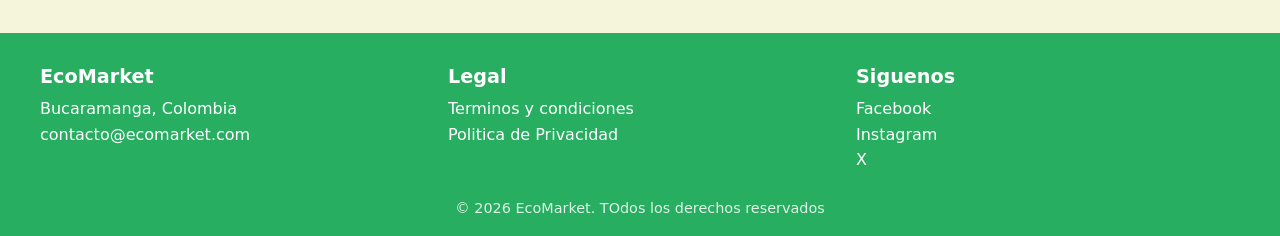
==== commit d1ed3b10: "feat: :art: Se arregla las tarjetas del index" ====
--- a/index.html
+++ b/index.html
@@ -43,8 +43,6 @@
     <section class="destacados">
         <h2>Productos destacados</h2>
         <div class="grid-destacados">
-        </div>
-
             <article class="card card--hover">
                 <img class="card__img" src="img/products/producto-1.webp" alt="Botella reutilizable de acero">
                 <div class="card__body">
@@ -98,6 +96,7 @@
                     <a href="views/productos.html" class="btn">Ver más</a>
                 </div>
             </article>
+        </div>
     </section>
 </main>
 
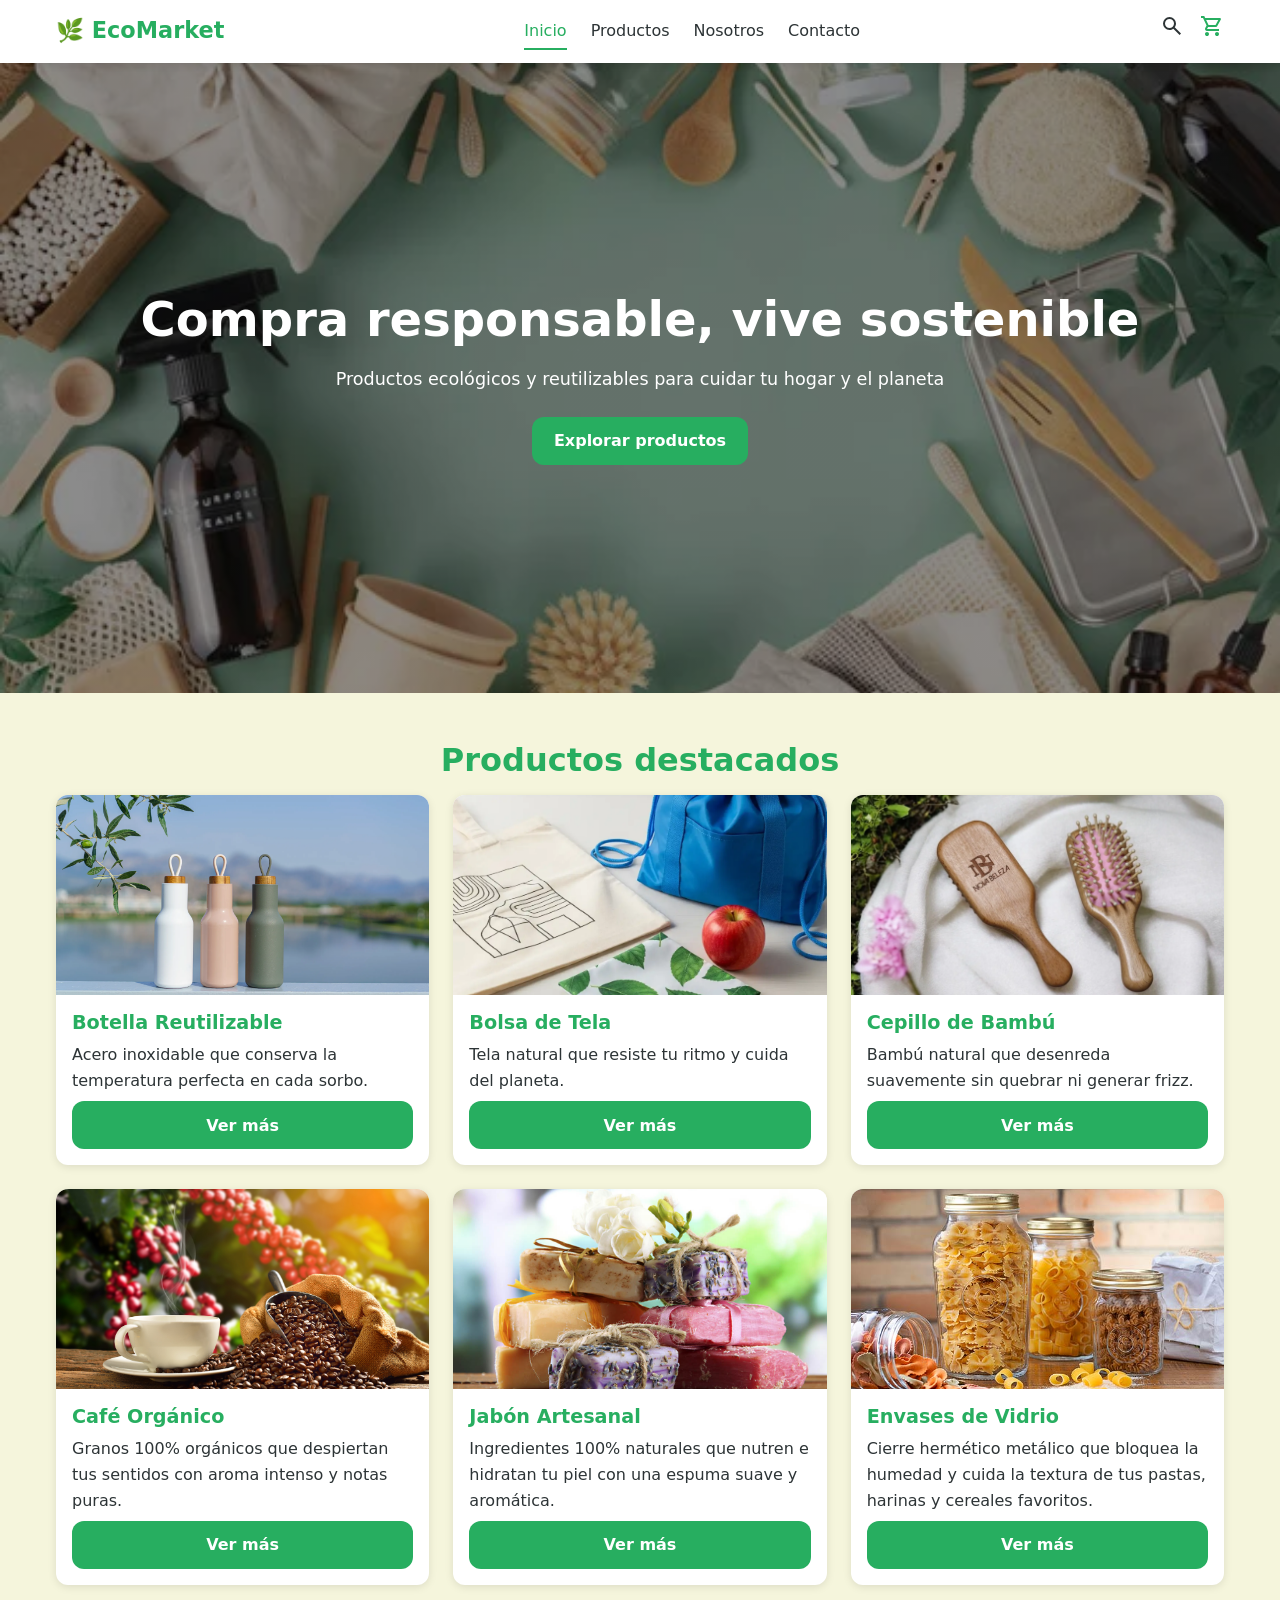
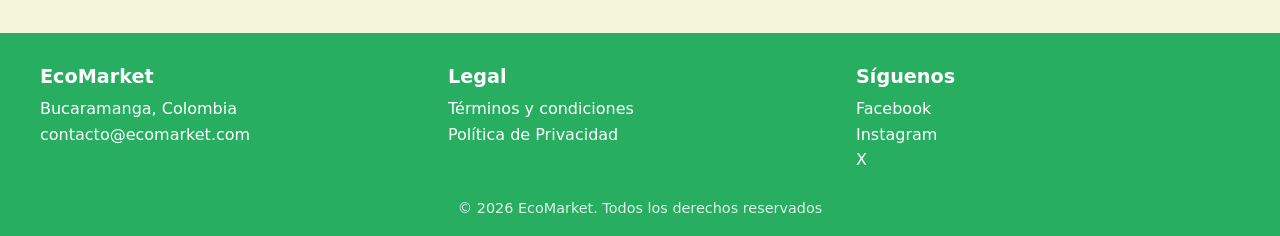
==== commit fd3c8348: "feat: :art: Primera Prueba de Nosotros y contacto" ====
--- a/index.html
+++ b/index.html
@@ -25,7 +25,7 @@
     </nav>
 
     <div class="header__acciones">
-      <a href="#" aria-label="Buscar"><svg xmlns="http://www.w3.org/2000/svg" height="24px" viewBox="0 -960 960 960" width="24px" fill="#currentColor"><path d="M784-120 532-372q-30 24-69 38t-83 14q-109 0-184.5-75.5T120-580q0-109 75.5-184.5T380-840q109 0 184.5 75.5T640-580q0 44-14 83t-38 69l252 252-56 56ZM380-400q75 0 127.5-52.5T560-580q0-75-52.5-127.5T380-760q-75 0-127.5 52.5T200-580q0 75 52.5 127.5T380-400Z"/></svg></a>
+      <a href="views/productos.html#buscador" aria-label="Buscar"><svg xmlns="http://www.w3.org/2000/svg" height="24px" viewBox="0 -960 960 960" width="24px" fill="currentColor"><path d="M784-120 532-372q-30 24-69 38t-83 14q-109 0-184.5-75.5T120-580q0-109 75.5-184.5T380-840q109 0 184.5 75.5T640-580q0 44-14 83t-38 69l252 252-56 56ZM380-400q75 0 127.5-52.5T560-580q0-75-52.5-127.5T380-760q-75 0-127.5 52.5T200-580q0 75 52.5 127.5T380-400Z"/></svg></a>
       <a href="#" aria-label="Carrito"><svg xmlns="http://www.w3.org/2000/svg" height="24px" viewBox="0 -960 960 960" width="24px" fill="#27ae60"><path d="M223.5-103.5Q200-127 200-160t23.5-56.5Q247-240 280-240t56.5 23.5Q360-193 360-160t-23.5 56.5Q313-80 280-80t-56.5-23.5Zm400 0Q600-127 600-160t23.5-56.5Q647-240 680-240t56.5 23.5Q760-193 760-160t-23.5 56.5Q713-80 680-80t-56.5-23.5ZM246-720l96 200h280l110-200H246Zm-38-80h590q23 0 35 20.5t1 41.5L692-482q-11 20-29.5 31T622-440H324l-44 80h480v80H280q-45 0-68-39.5t-2-78.5l54-98-144-304H40v-80h130l38 80Zm134 280h280-280Z"/></svg></a>
     </div>
   </div>
@@ -35,7 +35,7 @@
     <section class="hero">
         <div class="hero__contenido">
             <h1>Compra responsable, vive sostenible</h1>
-            <p>Productos Ecológicos y reutilizables para cuidar tu hogar y el planeta</p>
+            <p>Productos ecológicos y reutilizables para cuidar tu hogar y el planeta</p>
             <a href="views/productos.html" class="btn">Explorar productos</a>
         </div>
     </section>
@@ -62,27 +62,27 @@
             </article>
 
             <article class="card card--hover">
-                <img class="card__img" src="img/products/producto-3.webp" alt="Cepillo de Bambu">
+                <img class="card__img" src="img/products/producto-3.webp" alt="Cepillo de Bambú">
                 <div class="card__body">
-                    <h3>Cepillo de Bambu</h3>
+                    <h3>Cepillo de Bambú</h3>
                     <p>Bambú natural que desenreda suavemente sin quebrar ni generar frizz.</p>
                     <a href="views/productos.html" class="btn">Ver más</a>
                 </div>
             </article>
 
             <article class="card card--hover">
-                <img class="card__img" src="img/products/producto-4.jpg" alt="Cafe Organico">
+                <img class="card__img" src="img/products/producto-4.jpg" alt="Café Orgánico">
                 <div class="card__body">
-                    <h3>Cafe  Organico</h3>
+                    <h3>Café Orgánico</h3>
                     <p>Granos 100% orgánicos que despiertan tus sentidos con aroma intenso y notas puras.</p>
                     <a href="views/productos.html" class="btn">Ver más</a>
                 </div>
             </article>
 
             <article class="card card--hover">
-                <img class="card__img" src="img/products/producto-5.jpg" alt="Jabon Artesanal">
+                <img class="card__img" src="img/products/producto-5.jpg" alt="Jabón Artesanal">
                 <div class="card__body">
-                    <h3>Jabon Artesanal</h3>
+                    <h3>Jabón Artesanal</h3>
                     <p>Ingredientes 100% naturales que nutren e hidratan tu piel con una espuma suave y aromática.</p>
                     <a href="views/productos.html" class="btn">Ver más</a>
                 </div>
@@ -110,12 +110,12 @@
     <div>
         <h3>Legal</h3>
         <ul>
-            <li><a href="#">Terminos y condiciones</a></li>
-            <li><a href="#">Politica de Privacidad</a></li>
+            <li><a href="#">Términos y condiciones</a></li>
+            <li><a href="#">Política de Privacidad</a></li>
         </ul>
     </div>
     <div>
-        <h3>Siguenos</h3>
+        <h3>Síguenos</h3>
         <ul class="redes">
             <li><a href="#">Facebook</a></li>
             <li><a href="#">Instagram</a></li>
@@ -123,7 +123,7 @@
         </ul>
     </div>
 </div>
-<p class="footer__copy"> © 2026 EcoMarket. TOdos los derechos reservados</p>
+<p class="footer__copy">© 2026 EcoMarket. Todos los derechos reservados</p>
 </footer>
 
 
--- a/css/layout.css
+++ b/css/layout.css
@@ -141,4 +141,183 @@
     .nav { width: auto; order: 0; }
     .nav ul { flex-wrap: nowrap; gap: 1.5rem; }
     .grid-destacados { grid-template-columns: repeat(3, 1fr); }
-}+}
+/*--Catálogo--*/
+.catalogo-layout {
+  max-width: var(--max-ancho);
+  margin: 0 auto;
+  padding: 2rem 1rem 3rem;
+}
+
+.buscador-bar {
+  margin-bottom: 2rem;
+}
+
+.buscador-bar__inner {
+  display: flex;
+  justify-content: center;
+}
+
+.catalogo-grid-container {
+  flex: 1;
+  width: 100%;
+}
+
+/* Grid base en móvil */
+.grid-productos {
+  display: grid;
+  grid-template-columns: 1fr;
+  gap: 1.5rem;
+}
+
+/* Tablet (2 columnas) */
+@media (min-width: 600px) {
+  .grid-productos {
+    grid-template-columns: repeat(2, 1fr);
+  }
+}
+
+/* Desktop (4 columnas) */
+@media (min-width: 1024px) {
+  .catalogo-contenido {
+    display: flex;
+    flex-direction: row;
+    align-items: flex-start;
+    gap: 2rem;
+  }
+
+  .sidebar-filtros {
+    width: 260px;
+    flex-shrink: 0;
+    position: sticky;
+    top: 90px;
+  }
+
+  .grid-productos {
+    grid-template-columns: repeat(4, 1fr);
+  }
+}
+
+/*--Sobre Nosotros--*/
+.nosotros-page {
+  max-width: var(--max-ancho);
+  margin: 0 auto;
+  padding: 2.5rem 1rem 4rem;
+  display: flex;
+  flex-direction: column;
+  gap: 4rem;
+}
+
+.seccion-titulo {
+  text-align: center;
+  margin-bottom: 2rem;
+}
+
+/* Historia (Layout Flexbox Mobile-First) */
+.historia-inner {
+  display: flex;
+  flex-direction: column;
+  gap: 2rem;
+  align-items: center;
+  background: var(--blanco);
+  padding: 1.5rem;
+  border-radius: var(--radio);
+  box-shadow: var(--sombra);
+}
+
+.historia__imagen-wrapper {
+  width: 100%;
+  flex: 1;
+}
+
+.historia__img {
+  width: 100%;
+  height: 280px;
+  object-fit: cover;
+  border-radius: var(--radio);
+}
+
+.historia__texto {
+  flex: 1;
+  display: flex;
+  flex-direction: column;
+  align-items: flex-start;
+  gap: 1rem;
+}
+
+/* Principios Ecológicos Grid */
+.principios-grid {
+  display: grid;
+  grid-template-columns: 1fr;
+  gap: 1.5rem;
+}
+
+/* Testimonios (Carrusel CSS con scroll-snap) */
+.testimonios-carrusel {
+  display: flex;
+  gap: 1.5rem;
+  overflow-x: auto;
+  scroll-snap-type: x mandatory;
+  padding: 0.5rem 0.25rem 1.2rem;
+  scrollbar-width: thin;
+  scrollbar-color: var(--verde-oscuro) transparent;
+}
+
+/*--Página de Contacto--*/
+.contacto-page {
+  max-width: var(--max-ancho);
+  margin: 0 auto;
+  padding: 2.5rem 1rem 4rem;
+}
+
+.contacto-encabezado {
+  text-align: center;
+  max-width: 680px;
+  margin: 0 auto 2.5rem;
+}
+
+.contacto-encabezado h1 {
+  margin-bottom: 0.6rem;
+}
+
+.contacto-grid {
+  display: grid;
+  grid-template-columns: 1fr;
+  gap: 2rem;
+  align-items: start;
+}
+
+@media (min-width: 600px) {
+  .principios-grid {
+    grid-template-columns: repeat(2, 1fr);
+  }
+
+  .historia-inner {
+    padding: 2.2rem;
+  }
+
+  .historia__img {
+    height: 340px;
+  }
+}
+
+@media (min-width: 900px) {
+  .historia-inner {
+    flex-direction: row;
+    gap: 2.5rem;
+  }
+
+  .principios-grid {
+    grid-template-columns: repeat(4, 1fr);
+  }
+
+  .testimonios-carrusel {
+    display: grid;
+    grid-template-columns: repeat(3, 1fr);
+    overflow-x: visible;
+  }
+
+  .contacto-grid {
+    grid-template-columns: 1fr 1fr;
+  }
+}
--- a/css/components.css
+++ b/css/components.css
@@ -55,4 +55,460 @@
 .card__body .btn {
     margin-top: auto;
     text-align: center;
-}+}
+
+
+
+
+/*-- COMPONENTES DE CATÁLOGO-- */
+
+
+
+/* Buscador superior */
+.input-search {
+  width: 100%;
+  max-width: 600px;
+  padding: 0.8rem 1.2rem;
+  border: 2px solid transparent;
+  background: var(--blanco);
+  border-radius: 50px;
+  box-shadow: var(--sombra);
+  font-size: 1rem;
+  outline: none;
+  transition: border-color 0.3s ease;
+}
+
+.input-search:focus {
+  border-color: var(--verde-oscuro);
+}
+
+/* Grupos del barra lateral*/
+.filtro-grupo {
+  border: none;
+  margin-bottom: 1.5rem;
+  display: flex;
+  flex-direction: column;
+  gap: 0.6rem;
+}
+
+.filtro-grupo__titulo {
+  font-weight: 600;
+  color: var(--verde-oscuro);
+  font-size: 0.95rem;
+  display: block;
+  margin-bottom: 0.3rem;
+}
+
+.filtro-opcion {
+  display: flex;
+  align-items: center;
+  gap: 0.5rem;
+  font-size: 0.95rem;
+  cursor: pointer;
+}
+
+.filtro-opcion input {
+  accent-color: var(--verde-oscuro);
+}
+
+.input-range {
+  width: 100%;
+  accent-color: var(--verde-oscuro);
+  cursor: pointer;
+}
+
+.rango-valores {
+  display: flex;
+  justify-content: space-between;
+  font-size: 0.8rem;
+  color: var(--gris);
+}
+
+/* Adaptación de Card de Producto */
+.card--producto {
+  position: relative;
+}
+
+.card__categoria {
+  font-size: 0.75rem;
+  text-transform: uppercase;
+  color: var(--gris);
+  font-weight: 700;
+  letter-spacing: 0.5px;
+}
+
+.card__titulo {
+  font-size: 1.05rem;
+}
+
+.card__precio {
+  font-size: 1.15rem;
+  font-weight: 700;
+  color: var(--verde-oscuro);
+  margin-top: 0.2rem;
+}
+.btn--small {
+  padding: 0.5rem 1rem;
+  font-size: 0.9rem;
+}
+
+/* Insignias de Stock */
+.badge {
+  position: absolute;
+  top: 10px;
+  left: 10px;
+  padding: 0.25rem 0.6rem;
+  border-radius: 20px;
+  font-size: 0.75rem;
+  font-weight: 700;
+  color: var(--blanco);
+  z-index: 2;
+}
+
+.badge--stock {
+  background: var(--verde-oscuro);
+}
+
+.badge--agotado {
+  background: var(--rojo);
+}
+
+/* Botón Favorito Interactivo */
+.fav-toggle {
+  position: absolute;
+  opacity: 0;
+  pointer-events: none;
+}
+
+.btn-favorito {
+  position: absolute;
+  top: 10px;
+  right: 10px;
+  background: rgba(255, 255, 255, 0.9);
+  width: 32px;
+  height: 32px;
+  border-radius: 50%;
+  display: flex;
+  align-items: center;
+  justify-content: center;
+  cursor: pointer;
+  z-index: 2;
+  font-size: 1rem;
+  color: var(--gris);
+  transition: transform 0.2s ease, color 0.2s ease;
+  user-select: none;
+}
+
+.btn-favorito:hover {
+  transform: scale(1.15);
+}
+
+/* Al marcar el checkbox oculto, el corazón cambia a rojo */
+.fav-toggle:checked + .btn-favorito {
+  color: var(--rojo);
+}
+
+/* Soporte :active adicional */
+.btn-favorito:active {
+  transform: scale(0.9);
+}
+
+/* Paginación Visual */
+.paginacion {
+  margin-top: 3rem;
+  display: flex;
+  justify-content: center;
+  align-items: center;
+  gap: 0.5rem;
+  flex-wrap: wrap;
+}
+
+.paginacion__lista {
+  display: flex;
+  gap: 0.3rem;
+}
+
+.paginacion__btn,
+.paginacion__link {
+  display: inline-block;
+  padding: 0.5rem 0.9rem;
+  background: var(--blanco);
+  border-radius: var(--radio);
+  box-shadow: var(--sombra);
+  font-weight: 600;
+  font-size: 0.9rem;
+  transition: background 0.2s, color 0.2s;
+}
+
+.paginacion__link--active,
+.paginacion__link:hover:not(.paginacion__link--active),
+.paginacion__btn:hover:not(.paginacion__btn--disabled) {
+  background: var(--verde-oscuro);
+  color: var(--blanco);
+}
+
+.paginacion__btn--disabled {
+  opacity: 0.5;
+  pointer-events: none;
+  cursor: not-allowed;
+}
+
+/*-- COMPONENTES DE SOBRE NOSOTROS --*/
+.historia__texto .badge {
+  position: static;
+  display: inline-block;
+}
+
+.principio-card {
+  background: var(--blanco);
+  padding: 1.8rem 1.4rem;
+  border-radius: var(--radio);
+  box-shadow: var(--sombra);
+  text-align: center;
+  display: flex;
+  flex-direction: column;
+  align-items: center;
+  gap: 0.8rem;
+}
+
+.principio-icon {
+  width: 64px;
+  height: 64px;
+  margin-bottom: 0.3rem;
+}
+
+.testimonio-card {
+  background: var(--blanco);
+  padding: 1.8rem;
+  border-radius: var(--radio);
+  box-shadow: var(--sombra);
+  display: flex;
+  flex-direction: column;
+  justify-content: space-between;
+  gap: 1.2rem;
+  min-width: 280px;
+  flex: 0 0 85%;
+  scroll-snap-align: center;
+}
+
+@media (min-width: 600px) {
+  .testimonio-card {
+    flex: 0 0 48%;
+  }
+}
+
+@media (min-width: 900px) {
+  .testimonio-card {
+    min-width: 0;
+    flex: 1;
+  }
+}
+
+.testimonio-estrellas {
+  color: #f39c12;
+  font-size: 1.2rem;
+  letter-spacing: 2px;
+}
+
+.testimonio-texto {
+  font-style: italic;
+  color: var(--texto);
+}
+
+.testimonio-autor {
+  display: flex;
+  align-items: center;
+  gap: 0.9rem;
+  margin-top: auto;
+}
+
+.testimonio-avatar {
+  width: 48px;
+  height: 48px;
+  border-radius: 50%;
+  flex-shrink: 0;
+}
+
+.testimonio-autor h4 {
+  color: var(--verde-oscuro);
+  font-size: 1rem;
+}
+
+.testimonio-autor span {
+  font-size: 0.85rem;
+  color: var(--gris);
+}
+
+/*-- COMPONENTES DE CONTACTO --*/
+.contacto-card,
+.ubicacion-card {
+  background: var(--blanco);
+  padding: 2rem 1.5rem;
+  border-radius: var(--radio);
+  box-shadow: var(--sombra);
+}
+
+.contacto-nota {
+  color: var(--gris);
+  font-size: 0.92rem;
+  margin-bottom: 1.5rem;
+}
+
+.formulario-contacto {
+  display: flex;
+  flex-direction: column;
+  gap: 1.2rem;
+}
+
+.form-grupo {
+  display: flex;
+  flex-direction: column;
+  gap: 0.4rem;
+}
+
+.form-grupo label {
+  font-weight: 600;
+  font-size: 0.95rem;
+  color: var(--texto);
+}
+
+.form-control {
+  width: 100%;
+  padding: 0.8rem 1rem;
+  border: 2px solid #dfe6e9;
+  border-radius: var(--radio);
+  font-family: inherit;
+  font-size: 1rem;
+  color: var(--texto);
+  background: #fafafa;
+  outline: none;
+  transition: border-color 0.3s ease, box-shadow 0.3s ease, background 0.3s ease;
+}
+
+.form-control:focus {
+  background: var(--blanco);
+}
+
+/* Validación visual con :valid e :invalid */
+.form-control:invalid {
+  border-color: var(--rojo);
+}
+
+.form-control:valid {
+  border-color: var(--verde-oscuro);
+  background: #f4fbf7;
+}
+
+.form-control:focus:invalid {
+  box-shadow: 0 0 0 3px rgba(231, 76, 60, 0.18);
+}
+
+.form-control:focus:valid {
+  box-shadow: 0 0 0 3px rgba(39, 174, 96, 0.2);
+}
+
+.form-ayuda {
+  font-size: 0.8rem;
+  color: var(--gris);
+}
+
+.form-control:invalid + .form-ayuda {
+  color: var(--rojo);
+}
+
+.form-control:valid + .form-ayuda {
+  color: var(--verde-oscuro);
+}
+
+.btn--full {
+  width: 100%;
+  text-align: center;
+  margin-top: 0.4rem;
+}
+
+/* Mensaje de confirmación sin JS usando :target */
+.alerta-exito {
+  display: none;
+  padding: 0.9rem 1rem;
+  background: #e8f8f0;
+  border: 2px solid var(--verde-oscuro);
+  border-radius: var(--radio);
+  color: var(--verde-oscuro);
+  font-weight: 600;
+  text-align: center;
+}
+
+.alerta-exito:target {
+  display: block;
+}
+
+/* Mapa de ubicación e info */
+.mapa-contenedor {
+  margin: 1.2rem 0;
+  border-radius: var(--radio);
+  overflow: hidden;
+  border: 2px solid #e8f8f0;
+}
+
+.mapa-img {
+  width: 100%;
+  height: auto;
+  display: block;
+}
+
+.mapa-caption {
+  padding: 0.65rem 1rem;
+  background: #f4fbf7;
+  font-size: 0.9rem;
+  font-weight: 600;
+  color: var(--verde-oscuro);
+  text-align: center;
+}
+
+.info-contacto-lista {
+  display: flex;
+  flex-direction: column;
+  gap: 0.8rem;
+  margin-bottom: 1.5rem;
+}
+
+.info-item {
+  display: flex;
+  flex-direction: column;
+  font-size: 0.95rem;
+}
+
+.info-item strong {
+  color: var(--verde-oscuro);
+}
+
+.redes-contacto h3 {
+  font-size: 1.1rem;
+  margin-bottom: 0.8rem;
+}
+
+.redes-iconos {
+  display: flex;
+  gap: 1rem;
+  flex-wrap: wrap;
+}
+
+.red-social-btn {
+  width: 46px;
+  height: 46px;
+  border-radius: 50%;
+  background: #e8f8f0;
+  color: var(--verde-oscuro);
+  display: flex;
+  align-items: center;
+  justify-content: center;
+  box-shadow: var(--sombra);
+}
+
+.red-social-btn img {
+  width: 22px;
+  height: 22px;
+}
+
+
+
--- a/css/animations.css
+++ b/css/animations.css
@@ -16,4 +16,29 @@
 
 .hero__contenido {
   animation: aparecer 0.8s ease-out;
-}+}
+
+/* Principios ecológicos y redes sociales con animación scale al hacer hover */
+.principio-card {
+  transition: transform 0.3s ease, box-shadow 0.3s ease;
+}
+
+.principio-card:hover {
+  transform: translateY(-6px);
+  box-shadow: 0 10px 20px rgba(0, 0, 0, 0.14);
+}
+
+.red-social-btn,
+.footer .redes a {
+  display: inline-flex;
+  transition: transform 0.25s ease, background-color 0.25s ease;
+}
+
+.red-social-btn:hover {
+  transform: scale(1.18);
+  background: var(--verde-claro);
+}
+
+.footer .redes a:hover {
+  transform: scale(1.12);
+}
